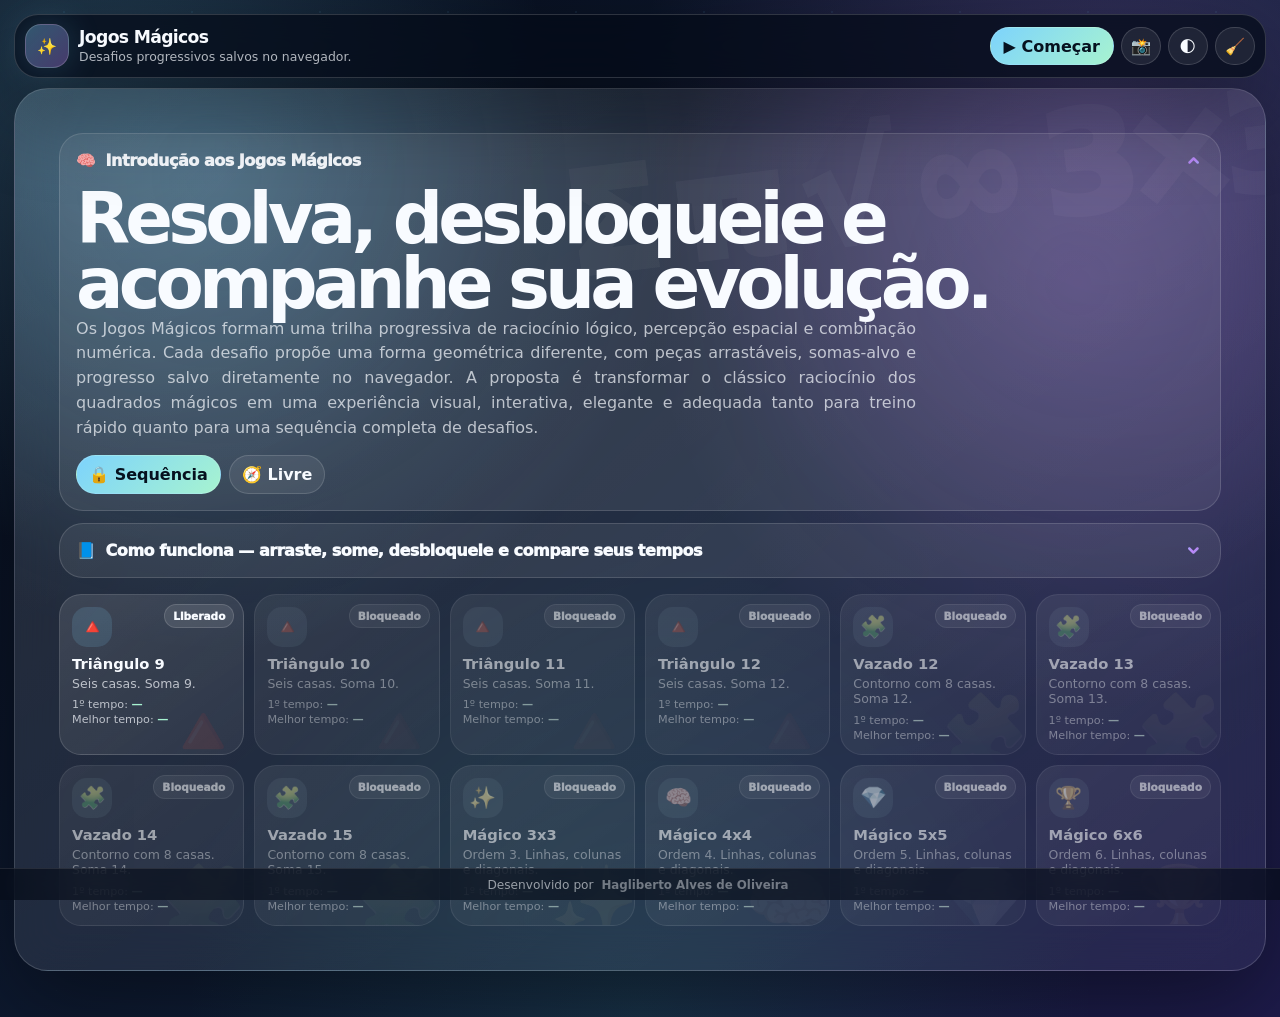
==== index.html @ 193b6542 "feat: adiciona jogos mágicos progressivos com desafios modulares v10 Implementa a primeira versão co" ====
<!DOCTYPE html>
<html lang="pt-BR">
<head>
  <meta charset="UTF-8" />
  <meta name="viewport" content="width=device-width, initial-scale=1.0" />
  <title>Jogos Mágicos Progressivos</title>
  <link rel="icon" type="image/svg+xml" href="./assets/favicon.svg" />
  <link rel="stylesheet" href="./assets/global.css" />
</head>
<body>
  <div class="app-shell">
    <header class="topbar">
      <div class="brand">
        <div class="logo">✨</div>
        <div>
          <h1>Jogos Mágicos</h1>
          <p>Desafios progressivos salvos no navegador.</p>
        </div>
      </div>
      <div class="nav-actions">
        <a class="primary-button" id="startButton" href="./desafios/triangulo-soma-09/">▶ Começar</a>
        <button class="icon-button" data-tip="Gerar snapshot" id="printHome">📸</button>
        <button class="icon-button" data-tip="Tema claro/escuro" id="themeToggle">🌓</button>
        <button class="icon-button" data-tip="Limpar progresso" id="resetProgress">🧹</button>
      </div>
    </header>

    <main class="home-hero">
      <section class="home-card" id="snapshotArea">
        <details class="home-expander" open>
          <summary><span>🧠</span><span>Introdução aos Jogos Mágicos</span></summary>
          <div class="expander-body">
            <h1 class="home-intro-title">Resolva, desbloqueie e acompanhe sua evolução.</h1>
            <p class="home-intro-text">
              Os Jogos Mágicos formam uma trilha progressiva de raciocínio lógico, percepção espacial e combinação numérica.
              Cada desafio propõe uma forma geométrica diferente, com peças arrastáveis, somas-alvo e progresso salvo diretamente
              no navegador. A proposta é transformar o clássico raciocínio dos quadrados mágicos em uma experiência visual,
              interativa, elegante e adequada tanto para treino rápido quanto para uma sequência completa de desafios.
            </p>
            <div class="mode-bar">
              <button class="mode-pill" data-mode="sequence">🔒 Sequência</button>
              <button class="mode-pill" data-mode="free">🧭 Livre</button>
            </div>
          </div>
        </details>

        <details class="home-expander">
          <summary><span>📘</span><span>Como funciona — arraste, some, desbloqueie e compare seus tempos</span></summary>
          <div class="expander-body">
            <div class="how-grid">
              <div class="how-item"><span>👆</span><span>Arraste os números para as casas do tabuleiro e monte as combinações.</span></div>
              <div class="how-item"><span>Σ</span><span>Complete laterais, linhas, colunas ou diagonais com a soma solicitada.</span></div>
              <div class="how-item"><span>🏅</span><span>O navegador salva primeiro tempo, melhor tempo, progresso e desafios concluídos.</span></div>
              <div class="how-item"><span>📸</span><span>Gere um snapshot em PNG para compartilhar sua evolução na tela inicial.</span></div>
            </div>
          </div>
        </details>

        <div class="challenge-grid" id="challengeGrid"></div>
      </section>
    </main>
  </div>
  <div class="toast-stack" id="toastStack"></div>
  
<div class="modal-overlay" id="confirmModal">
  <div class="modal-card">
    <div class="modal-badge"><span id="confirmIcon">❔</span></div>
    <h2 id="confirmTitle">Confirmação</h2>
    <p id="confirmMessage">Mensagem de confirmação.</p>
    <p id="confirmDetails" class="muted"></p>
    <div class="modal-actions">
      <button class="primary-button" id="confirmPrimary">Confirmar</button>
      <button class="button" id="confirmSecondary">Cancelar</button>
    </div>
  </div>
</div>

  
<div class="modal-overlay" id="previewModal">
  <div class="modal-card">
    <div class="modal-badge">👁️</div>
    <h2 id="previewTitle">Prévia</h2>
    <p class="muted">Miniatura da solução salva para este desafio.</p>
    <div id="previewBody" style="margin-top:18px"></div>
    <div class="modal-actions">
      <button class="primary-button" id="previewClose">Fechar</button>
    </div>
  </div>
</div>

  <footer class="site-footer">Desenvolvido por&nbsp;<button data-lattes="http://lattes.cnpq.br/3494278420363616" type="button">Hagliberto Alves de Oliveira</button></footer>
  <script src="./assets/challenges.js"></script>
  <script src="./assets/core/game-core.js"></script>
  <script src="./assets/core/home.js"></script>
</body>
</html>
---- assets/global.css ----
@import url("https://fonts.googleapis.com/css2?family=Material+Symbols+Rounded:opsz,wght,FILL,GRAD@20..48,400..700,0..1,-50..200");

:root{
  --bg-a:#050b18; --bg-b:#0f1c34; --bg-c:#1e1b4b;
  --text:#f8fbff; --muted:rgba(248,251,255,.70);
  --line:rgba(255,255,255,.16); --soft:rgba(255,255,255,.085);
  --accent:#7dd3fc; --accent-2:#c084fc; --accent-3:#34d399;
  --success:#34d399; --warning:#fbbf24; --danger:#fb7185;
  --shadow:0 28px 90px rgba(0,0,0,.42);
  --edge:clamp(8px,1.1vw,16px); --footer-h:32px; --radius:28px;
}

body.light-theme{
  --bg-a:#edf7ff; --bg-b:#dbeafe; --bg-c:#f5f3ff;
  --text:#102033; --muted:rgba(16,32,51,.72);
  --line:rgba(15,23,42,.14); --soft:rgba(255,255,255,.70);
  --shadow:0 24px 70px rgba(15,23,42,.16);
}

*{box-sizing:border-box}
html{scroll-behavior:smooth}
a{color:inherit;text-decoration:none}
button{font:inherit}

body{
  margin:0; min-height:100vh; padding-bottom:var(--footer-h);
  color:var(--text);
  font-family:Inter,ui-sans-serif,system-ui,-apple-system,BlinkMacSystemFont,"Segoe UI",sans-serif;
  background:
    radial-gradient(circle at 8% 10%,rgba(125,211,252,.25),transparent 30%),
    radial-gradient(circle at 86% 12%,rgba(192,132,252,.23),transparent 33%),
    radial-gradient(circle at 50% 100%,rgba(52,211,153,.12),transparent 38%),
    linear-gradient(135deg,var(--bg-a),var(--bg-b) 55%,var(--bg-c));
  overflow-x:hidden;
  transition:background .3s ease,color .3s ease;
}

body:before,body:after{
  content:""; position:fixed; inset:-20%; z-index:-4; pointer-events:none;
  background-image:
    linear-gradient(rgba(255,255,255,.035) 1px, transparent 1px),
    linear-gradient(90deg, rgba(255,255,255,.035) 1px, transparent 1px),
    radial-gradient(circle,rgba(125,211,252,.22) 1px,transparent 1px);
  background-size:78px 78px,78px 78px,128px 128px;
  opacity:.18;
}

body.light-theme:before, body.light-theme:after{opacity:.26}

body.game-body:before{
  content:attr(data-math);
  display:flex; align-items:center; justify-content:center;
  font-size:clamp(7rem,19vw,24rem); font-weight:1000; letter-spacing:-.10em;
  color:rgba(255,255,255,.04);
  background:radial-gradient(circle at center,rgba(255,255,255,.06),transparent 55%);
}
body.light-theme.game-body:before{color:rgba(15,23,42,.045)}

.material-symbols-rounded{
  font-family:"Material Symbols Rounded"; font-weight:600; font-style:normal;
  font-size:1.24rem; line-height:1; display:inline-flex;
  -webkit-font-feature-settings:"liga"; -webkit-font-smoothing:antialiased;
  font-variation-settings:"FILL" 1,"wght" 650,"GRAD" 0,"opsz" 24;
}

.icon-gradient{
  background:linear-gradient(135deg,var(--accent),var(--accent-2),var(--accent-3));
  -webkit-background-clip:text; background-clip:text; color:transparent;
  filter:drop-shadow(0 0 10px rgba(125,211,252,.18));
}

.app-shell{width:100%; min-height:calc(100vh - var(--footer-h)); padding:var(--edge)}

.topbar{
  position:sticky; top:var(--edge); z-index:80;
  display:flex; align-items:center; justify-content:space-between; gap:10px;
  padding:9px 10px; border-radius:24px; border:1px solid var(--line);
  background:rgba(5,11,24,.76); -webkit-backdrop-filter:blur(24px); backdrop-filter:blur(24px);
  box-shadow:var(--shadow);
}
body.light-theme .topbar{background:rgba(255,255,255,.70)}

.brand{min-width:220px; display:flex; align-items:center; gap:10px}
.logo,.logo-link{
  width:44px; height:44px; flex:0 0 auto; display:grid; place-items:center; border-radius:16px;
  background:linear-gradient(135deg,rgba(125,211,252,.36),rgba(192,132,252,.34));
  border:1px solid rgba(255,255,255,.18); box-shadow:0 0 34px rgba(125,211,252,.20);
  position:relative; transition:transform .2s ease;
}
.logo-link:hover{transform:translateY(-2px)}
.logo-link[data-tip]:hover:after,.icon-button[data-tip]:hover:after{
  content:attr(data-tip); position:absolute; top:calc(100% + 8px); z-index:30;
  padding:7px 10px; border-radius:999px; color:var(--text);
  background:rgba(6,13,25,.92); border:1px solid rgba(255,255,255,.14);
  -webkit-backdrop-filter:blur(12px); backdrop-filter:blur(12px); font-size:.76rem; font-weight:900;
  white-space:nowrap; box-shadow:0 12px 28px rgba(0,0,0,.25);
}
body.light-theme .logo-link[data-tip]:hover:after, body.light-theme .icon-button[data-tip]:hover:after{background:rgba(255,255,255,.95)}

.brand h1{margin:0; font-size:clamp(.96rem,1.35vw,1.28rem); line-height:1.05; letter-spacing:-.04em}
.brand p{margin:3px 0 0; color:var(--muted); font-size:.78rem}

.nav-actions,.topbar-stats{display:flex; align-items:center; justify-content:flex-end; gap:7px; flex-wrap:nowrap}
.topbar-stats{justify-content:center}
.top-stat{
  min-height:36px; display:inline-flex; align-items:center; gap:6px; padding:0 10px;
  border-radius:999px; background:rgba(255,255,255,.075); border:1px solid rgba(255,255,255,.12);
  color:var(--text); font-weight:950; font-size:.84rem; white-space:nowrap;
}
body.light-theme .top-stat{background:rgba(255,255,255,.55)}

.button,.primary-button,.icon-button{
  min-height:38px; display:inline-flex; align-items:center; justify-content:center; gap:8px;
  padding:0 13px; border-radius:999px; border:1px solid rgba(255,255,255,.15);
  background:rgba(255,255,255,.08); color:var(--text); cursor:pointer; font-weight:900;
  transition:transform .18s ease,border-color .18s ease,background .18s ease;
}
body.light-theme .button, body.light-theme .icon-button{background:rgba(255,255,255,.55)}
.primary-button{color:#06111f; background:linear-gradient(135deg,var(--accent),#a7f3d0)}
.icon-button{width:40px; padding:0; position:relative; flex:0 0 auto}
.button:hover,.primary-button:hover,.icon-button:hover{transform:translateY(-1px); border-color:rgba(125,211,252,.42)}
.icon-button[data-tip]:hover:after{right:0}

.site-footer{
  position:fixed; left:0; right:0; bottom:0; z-index:120; height:var(--footer-h);
  display:flex; align-items:center; justify-content:center; padding:0 12px;
  border-top:1px solid rgba(255,255,255,.10); background:rgba(5,11,24,.66);
  -webkit-backdrop-filter:blur(14px); backdrop-filter:blur(14px);
  color:rgba(248,251,255,.58); font-size:.76rem;
}
body.light-theme .site-footer{background:rgba(255,255,255,.72); color:rgba(16,32,51,.62)}
.site-footer button{
  border:0; background:transparent; color:inherit; font-weight:700; cursor:pointer; padding:2px 4px;
}
.site-footer button:hover{color:#a7f3d0}

.home-hero{min-height:calc(100vh - 85px - var(--footer-h)); display:grid; align-items:center; padding-top:10px}
.home-card{
  min-height:calc(100vh - 106px - var(--footer-h)); display:grid; align-content:center;
  border-radius:34px; border:1px solid var(--line);
  background:
    radial-gradient(circle at 16% 10%,rgba(125,211,252,.22),transparent 36%),
    radial-gradient(circle at 85% 22%,rgba(192,132,252,.18),transparent 34%),
    linear-gradient(145deg,rgba(255,255,255,.12),rgba(255,255,255,.052));
  -webkit-backdrop-filter:blur(22px); backdrop-filter:blur(22px); box-shadow:var(--shadow);
  padding:clamp(18px,3.6vw,44px); position:relative; overflow:hidden;
}
body.light-theme .home-card{background:rgba(255,255,255,.62)}
.home-card:before{
  content:"Σ  π  √  ∞  3×3"; position:absolute; right:-3vw; top:1vw;
  font-size:clamp(4rem,11vw,12rem); font-weight:1000; letter-spacing:-.12em;
  color:rgba(255,255,255,.035); transform:rotate(-7deg);
}
body.light-theme .home-card:before{color:rgba(15,23,42,.045)}

.intro-grid{position:relative; z-index:1; display:grid; grid-template-columns:minmax(280px,1.2fr) minmax(240px,.8fr); gap:18px; align-items:end}
.home-card h1{max-width:1080px; margin:0; font-size:clamp(2.1rem,5.5vw,5.4rem); line-height:.92; letter-spacing:-.07em}
.home-card p{max-width:840px; color:var(--muted); line-height:1.55; font-size:1rem}
.intro-panel{padding:14px; border-radius:22px; border:1px solid rgba(255,255,255,.13); background:rgba(255,255,255,.075)}
body.light-theme .intro-panel{background:rgba(255,255,255,.46)}
.intro-panel strong{display:block; margin-bottom:8px}
.intro-list{display:grid; gap:8px; margin:0; padding:0; list-style:none; color:var(--muted); font-size:.88rem; line-height:1.34}
.intro-list li{display:grid; grid-template-columns:auto 1fr; gap:8px}

.mode-bar{display:flex; gap:8px; flex-wrap:wrap; margin-top:16px}
.mode-pill{
  display:inline-flex; align-items:center; gap:7px; padding:9px 12px; border-radius:999px;
  border:1px solid rgba(255,255,255,.14); background:rgba(255,255,255,.075);
  color:var(--text); font-weight:900; cursor:pointer; white-space:nowrap;
}
.mode-pill.active{color:#06111f; background:linear-gradient(135deg,var(--accent),#a7f3d0)}

.challenge-grid{
  position:relative; z-index:1; display:grid; grid-template-columns:repeat(auto-fit,minmax(176px,1fr));
  gap:10px; margin-top:18px;
}
.challenge-card{
  position:relative; min-height:142px; padding:12px; border-radius:22px; border:1px solid rgba(255,255,255,.14);
  background:linear-gradient(145deg,rgba(255,255,255,.12),rgba(255,255,255,.055));
  overflow:hidden; transition:border-color .18s ease, box-shadow .18s ease, opacity .18s ease, filter .18s ease;
}
body.light-theme .challenge-card{background:rgba(255,255,255,.52)}
.challenge-card:before{
  content:attr(data-watermark); position:absolute; right:-4px; bottom:-18px; font-size:4.4rem;
  opacity:.10; pointer-events:none;
}
.challenge-card:hover{border-color:rgba(125,211,252,.45); box-shadow:0 0 26px rgba(125,211,252,.12)}
.challenge-card.locked{filter:grayscale(.65); opacity:.58; cursor:not-allowed}
.challenge-card.completed{border-color:rgba(52,211,153,.45)}
.challenge-icon{width:40px;height:40px;display:grid;place-items:center;border-radius:15px;background:rgba(125,211,252,.14);font-size:1.35rem;margin-bottom:8px}
.challenge-card strong{display:block; margin-bottom:4px; font-size:.92rem}
.challenge-card span{display:block; color:var(--muted); line-height:1.25; font-size:.78rem}
.time-lines{display:grid; gap:2px; margin-top:7px; color:var(--muted); font-size:.70rem}
.time-lines b{color:#a7f3d0}
body.light-theme .time-lines b{color:#047857}
.card-pill{
  position:absolute; top:9px; right:9px; z-index:2; padding:5px 8px; border-radius:999px;
  font-size:.66rem; font-weight:950; background:rgba(255,255,255,.10); border:1px solid rgba(255,255,255,.14); cursor:pointer;
}
.completed .card-pill{color:#04120c; background:linear-gradient(135deg,var(--success),#a7f3d0)}
.solution-title{margin-bottom:8px;color:#a7f3d0;font-weight:1000;font-size:.74rem;text-align:center}
.mini-triangle{position:relative;width:128px;height:102px;margin:auto}
.mini-hollow,.mini-magic{display:grid;gap:4px;place-items:center;justify-content:center}
.mini-hollow{grid-template-columns:repeat(3,28px)}
.mini-magic{grid-template-columns:repeat(var(--mini-n),minmax(15px,23px))}
.mini-cell{width:23px;height:23px;display:grid;place-items:center;border-radius:8px;background:rgba(125,211,252,.18);border:1px solid rgba(255,255,255,.12);font-size:.66rem;font-weight:950}
.mini-cell.empty{opacity:.08}.mini-triangle .mini-cell{position:absolute}.mini-triangle .p0{left:52px;top:0}.mini-triangle .p1{left:24px;top:38px}.mini-triangle .p2{right:24px;top:38px}.mini-triangle .p3{left:0;bottom:0}.mini-triangle .p4{left:52px;bottom:0}.mini-triangle .p5{right:0;bottom:0}

.game-layout{display:grid;grid-template-columns:minmax(540px,1fr) minmax(214px,252px);gap:10px;padding-top:10px;min-height:calc(100vh - 86px - var(--footer-h))}
.panel{
  position:relative; overflow:hidden; border-radius:var(--radius); border:1px solid var(--line);
  background:linear-gradient(145deg,rgba(255,255,255,.105),rgba(255,255,255,.050));
  -webkit-backdrop-filter:blur(22px); backdrop-filter:blur(22px); box-shadow:var(--shadow);
}
body.light-theme .panel{background:rgba(255,255,255,.58)}
.panel-inner{position:relative;z-index:1;padding:14px}
.game-panel{
  display:grid; place-items:center; min-height:calc(100vh - 98px - var(--footer-h)); padding:clamp(8px,1.1vw,18px);
  background:
    radial-gradient(circle at center,rgba(125,211,252,.13),transparent 50%),
    linear-gradient(145deg,rgba(255,255,255,.12),rgba(255,255,255,.045));
}
.game-focus{width:min(100%,990px);display:grid;place-items:center;gap:10px;animation:pageIn .28s ease both}
@keyframes pageIn{from{opacity:0;transform:translateY(10px)}to{opacity:1;transform:translateY(0)}}
.challenge-intro{
  width:min(100%,760px);display:grid;grid-template-columns:auto 1fr;gap:4px 10px;align-items:center;
  padding:10px 12px;border-radius:20px;border:1px solid rgba(255,255,255,.14);background:rgba(255,255,255,.075);margin-bottom:2px;
}
.challenge-intro .emoji{grid-row:1/span 2;font-size:1.45rem}.challenge-intro strong{letter-spacing:-.03em}.challenge-intro p{margin:0;color:var(--muted);font-size:.81rem;line-height:1.32}
.panel h3{margin:0;font-size:1rem}.muted{color:var(--muted);line-height:1.45}.compact-text{font-size:.83rem}
.progress-ring{width:40px;height:40px;display:grid;place-items:center;border-radius:999px;border:1px solid rgba(255,255,255,.16);background:conic-gradient(var(--accent) calc(var(--progress,0)*1%),rgba(255,255,255,.10) 0),rgba(255,255,255,.08)}
.progress-ring span{width:29px;height:29px;display:grid;place-items:center;border-radius:inherit;background:rgba(7,15,31,.88);font-size:.60rem;font-weight:1000}
body.light-theme .progress-ring span{background:rgba(255,255,255,.82)}
.number-bank{display:grid;grid-template-columns:repeat(auto-fit,minmax(42px,1fr));gap:7px;margin-top:10px;max-height:38vh;overflow:auto;padding-right:3px}
.tile{
  width:100%;height:100%;min-height:46px;display:grid;place-items:center;border-radius:14px;border:1px solid rgba(255,255,255,.18);
  background:linear-gradient(145deg,rgba(255,255,255,.22),rgba(255,255,255,.075));box-shadow:0 10px 22px rgba(0,0,0,.20);
  color:var(--text);font-size:clamp(1rem,2vw,1.55rem);font-weight:1000;cursor:grab;user-select:none;-webkit-user-select:none;touch-action:none;
}
.tile.dragging{position:fixed;z-index:1200;width:var(--drag-size,58px);height:var(--drag-size,58px);min-height:0;pointer-events:none;opacity:.96;transform:translate(-50%,-50%) scale(1.03);box-shadow:0 24px 58px rgba(0,0,0,.44)}
.cell{position:absolute;display:grid;place-items:stretch;border-radius:20px;border:1px dashed rgba(255,255,255,.27);background:linear-gradient(145deg,rgba(255,255,255,.085),rgba(255,255,255,.035));overflow:hidden;transition:background .16s ease,border-color .16s ease,box-shadow .16s ease}
.cell:after{content:attr(data-label);position:absolute;left:7px;top:6px;color:rgba(255,255,255,.20);font-size:.60rem;font-weight:950;pointer-events:none}
body.light-theme .cell:after{color:rgba(15,23,42,.32)}
.cell.over{border-color:var(--accent);background:rgba(125,211,252,.14);box-shadow:0 0 28px rgba(125,211,252,.24)}
.cell.ok{border-color:rgba(52,211,153,.75);background:linear-gradient(145deg,rgba(52,211,153,.23),rgba(125,211,252,.09));box-shadow:0 0 26px rgba(52,211,153,.20)}
.cell .tile{min-height:0;width:100%;height:100%;border-radius:inherit;border:0;background:radial-gradient(circle at 30% 20%,rgba(255,255,255,.32),transparent 30%),linear-gradient(145deg,rgba(125,211,252,.46),rgba(192,132,252,.28));box-shadow:inset 0 1px 0 rgba(255,255,255,.24)}
.sum-list{display:grid;gap:7px;margin-top:10px;max-height:calc(100vh - 240px);overflow:auto;padding-right:3px}
.sum-pill{min-height:32px;display:flex;align-items:center;justify-content:space-between;gap:8px;padding:0 10px;border-radius:999px;color:var(--muted);border:1px solid rgba(255,255,255,.12);background:rgba(255,255,255,.07);font-size:.76rem;font-weight:900}
.sum-pill.ok{color:#04120c;background:linear-gradient(135deg,var(--success),#a7f3d0);box-shadow:0 0 22px rgba(52,211,153,.30)}
.score-button{position:fixed;left:var(--edge);bottom:calc(var(--footer-h) + var(--edge));z-index:75;width:46px;height:46px;border-radius:17px;border:1px solid rgba(255,255,255,.16);background:rgba(6,13,25,.76);-webkit-backdrop-filter:blur(18px);backdrop-filter:blur(18px);box-shadow:0 16px 40px rgba(0,0,0,.28);cursor:pointer}
.score-drawer{position:fixed;left:var(--edge);bottom:calc(var(--footer-h) + var(--edge) + 56px);z-index:76;width:min(350px,calc(100vw - 24px));display:none;border:1px solid rgba(255,255,255,.15);border-radius:22px;background:rgba(6,13,25,.84);-webkit-backdrop-filter:blur(18px);backdrop-filter:blur(18px);box-shadow:var(--shadow);padding:12px}
body.light-theme .score-drawer{background:rgba(255,255,255,.92)}
.score-drawer.open{display:block;animation:pageIn .2s ease both}.score-list{display:grid;gap:7px;margin-top:10px;max-height:360px;overflow:auto}.score-card{display:grid;grid-template-columns:1fr auto;gap:4px 8px;padding:9px 10px;border-radius:14px;color:var(--muted);background:rgba(255,255,255,.065);border:1px solid rgba(255,255,255,.10);font-size:.79rem}.score-card.current{color:var(--text);border-color:rgba(125,211,252,.42)}.score-card strong{color:var(--text)}.score-card small{grid-column:1/-1;color:var(--muted)}
.toast-stack{position:fixed;top:84px;right:var(--edge);z-index:1400;display:grid;gap:10px;width:min(360px,calc(100vw - 28px))}.toast{position:relative;display:grid;grid-template-columns:auto 1fr;gap:11px;align-items:start;padding:13px;border-radius:20px;border:1px solid rgba(255,255,255,.18);background:rgba(6,13,25,.86);-webkit-backdrop-filter:blur(18px);backdrop-filter:blur(18px);box-shadow:var(--shadow);animation:pageIn .25s ease both}body.light-theme .toast{background:rgba(255,255,255,.92)}.toast-icon{width:34px;height:34px;display:grid;place-items:center;border-radius:13px;background:rgba(52,211,153,.16)}.toast p{margin:0;color:var(--muted);font-size:.86rem}
.modal-overlay{position:fixed;inset:0;z-index:1300;display:none;place-items:center;padding:20px;background:rgba(2,6,16,.74);-webkit-backdrop-filter:blur(15px);backdrop-filter:blur(15px)}.modal-overlay.active{display:grid;animation:pageIn .2s ease both}.modal-card{width:min(700px,100%);position:relative;overflow:hidden;text-align:center;padding:26px;border-radius:32px;border:1px solid rgba(255,255,255,.20);background:radial-gradient(circle at top left,rgba(125,211,252,.18),transparent 35%),linear-gradient(145deg,rgba(255,255,255,.17),rgba(255,255,255,.075));box-shadow:var(--shadow)}body.light-theme .modal-card{background:rgba(255,255,255,.94)}.modal-badge{width:78px;height:78px;display:grid;place-items:center;margin:0 auto 14px;border-radius:26px;background:linear-gradient(135deg,var(--success),var(--accent));font-size:2rem}.modal-card h2{margin:0;font-size:clamp(1.8rem,4.5vw,3.25rem);line-height:.98;letter-spacing:-.05em}.modal-card p{margin:12px auto 0;max-width:56ch;color:var(--muted);line-height:1.5}.time-compare{display:grid;grid-template-columns:1fr 1fr;gap:10px;margin:16px auto 0;max-width:460px}.compare-card{padding:12px;border-radius:18px;background:rgba(255,255,255,.08);border:1px solid rgba(255,255,255,.12)}.compare-card span{display:block;color:var(--muted);font-size:.75rem;font-weight:900;text-transform:uppercase}.compare-card strong{display:block;margin-top:5px;font-size:1.3rem}.modal-actions{display:flex;justify-content:center;gap:10px;margin-top:18px;flex-wrap:wrap}.confetti{position:fixed;top:-18px;width:10px;height:16px;border-radius:4px;z-index:1350;pointer-events:none;animation:confettiFall 1.8s linear forwards}@keyframes confettiFall{to{transform:translateY(110vh) rotate(760deg);opacity:0}}

@media(max-width:1040px){
  .topbar{position:relative;top:0}
  .game-layout{grid-template-columns:1fr;min-height:auto}
  .game-panel{min-height:calc(100vh - 156px - var(--footer-h));padding:8px}
  .side-panel{display:none}
  .number-bank.mobile-dock{
    position:fixed;left:var(--edge);right:var(--edge);bottom:calc(var(--footer-h) + var(--edge));z-index:100;
    display:grid;grid-auto-flow:column;grid-template-rows:repeat(2,40px);grid-auto-columns:40px;
    gap:7px;overflow-x:auto;overflow-y:hidden;max-height:none;padding:9px;border-radius:20px;border:1px solid rgba(255,255,255,.15);
    background:rgba(6,13,25,.84);-webkit-backdrop-filter:blur(18px);backdrop-filter:blur(18px);box-shadow:0 18px 48px rgba(0,0,0,.30);
    touch-action:pan-x;
  }
  body.light-theme .number-bank.mobile-dock{background:rgba(255,255,255,.92)}
  .number-bank.mobile-dock .tile{width:40px;min-width:40px;height:40px;min-height:40px;border-radius:13px;font-size:1rem}
  body.game-body{padding-bottom:calc(var(--footer-h) + 104px)}
}

@media(max-width:720px){
  .topbar{align-items:stretch;flex-direction:column;gap:8px}
  .brand{min-width:0}.nav-actions,.topbar-stats{justify-content:flex-start}
  .brand h1{font-size:1rem}.brand p{font-size:.73rem}
  .home-card{padding:16px;border-radius:28px}
  .home-card h1{font-size:clamp(2rem,11vw,3.6rem)}
  .intro-grid{grid-template-columns:1fr;gap:12px}.intro-panel{padding:12px}
  .challenge-grid{grid-template-columns:1fr}.challenge-card{min-height:134px}
  .game-panel{min-height:calc(100vh - 210px - var(--footer-h))}
  .challenge-intro{padding:9px}.challenge-intro p{font-size:.74rem}
  .top-stat{min-height:32px;font-size:.76rem;padding:0 9px}
  .time-compare{grid-template-columns:1fr}
  .score-button{left:auto;right:var(--edge);bottom:calc(var(--footer-h) + 92px)}
  .score-drawer{left:auto;right:var(--edge);bottom:calc(var(--footer-h) + 146px)}
}



/* =========================
   V5 refinements
   ========================= */

:root{
  --topbar-h: 66px;
}

body.light-theme{
  --bg-a:#dff4ff;
  --bg-b:#edf5ff;
  --bg-c:#f7f3ff;
  --text:#0f172a;
  --muted:rgba(15,23,42,.76);
  --line:rgba(15,23,42,.18);
  --soft:rgba(255,255,255,.76);
}

body.light-theme .game-panel,
body.light-theme .home-card,
body.light-theme .panel{
  background:
    radial-gradient(circle at 16% 10%, rgba(14,165,233,.15), transparent 36%),
    radial-gradient(circle at 85% 22%, rgba(124,58,237,.12), transparent 34%),
    linear-gradient(145deg, rgba(255,255,255,.88), rgba(239,246,255,.78));
  color: var(--text);
}

body.light-theme .hollow-frame:after,
body.light-theme .triangle-outline:after{
  background: rgba(226, 242, 255, .92);
}

body.light-theme .magic-square-board{
  background:
    repeating-linear-gradient(0deg, rgba(15,23,42,.055) 0 1px, transparent 1px 22px),
    repeating-linear-gradient(90deg, rgba(15,23,42,.055) 0 1px, transparent 1px 22px),
    rgba(232,243,255,.72);
}

body.light-theme .cell{
  background: linear-gradient(145deg, rgba(255,255,255,.74), rgba(226,242,255,.54));
  border-color: rgba(15,23,42,.20);
}

body.light-theme .cell.over{
  background: rgba(14,165,233,.16);
  border-color: rgba(2,132,199,.65);
}

body.light-theme .cell.ok{
  background: linear-gradient(145deg, rgba(52,211,153,.28), rgba(14,165,233,.12));
  border-color: rgba(5,150,105,.72);
}

body.light-theme .cell .tile,
body.light-theme .tile{
  color:#0f172a;
  background:
    radial-gradient(circle at 30% 20%,rgba(255,255,255,.70),transparent 34%),
    linear-gradient(145deg,rgba(255,255,255,.96),rgba(191,219,254,.70));
  border-color: rgba(15,23,42,.16);
}

body.light-theme .sum-pill{
  color: rgba(15,23,42,.78);
  background: rgba(255,255,255,.68);
  border-color: rgba(15,23,42,.14);
}

body.light-theme .challenge-intro{
  background: rgba(255,255,255,.72);
  border-color: rgba(15,23,42,.16);
}

.material-symbols-rounded,
.icon-gradient.material-symbols-rounded{
  font-family:"Material Symbols Rounded", "Segoe UI Symbol", sans-serif;
}

/* Modal icon/text fix */
.modal-badge .material-symbols-rounded,
#confirmIcon.material-symbols-rounded{
  display:inline-flex;
  align-items:center;
  justify-content:center;
  font-size:2rem;
  line-height:1;
  max-width:1em;
  overflow:hidden;
}

/* Appbar score button state */
#scoreToggleTop{
  display:inline-flex;
}

/* Hide floating score button when top score exists */
body .score-button{
  display:none;
}

/* Better footer: less accidental click */
.site-footer{
  pointer-events:none;
}

.site-footer button{
  pointer-events:auto;
  opacity:.72;
  font-size:.74rem;
}

/* Mobile fixed compact appbar */
@media(max-width:1040px){
  :root{
    --topbar-h: 72px;
  }

  body.game-body{
    padding-top: calc(var(--topbar-h) + var(--edge));
    padding-bottom: calc(var(--footer-h) + 88px);
  }

  body.game-body .topbar{
    position:fixed;
    top:var(--edge);
    left:var(--edge);
    right:var(--edge);
    z-index:500;
    min-height:var(--topbar-h);
    display:grid;
    grid-template-columns:minmax(0,1fr) auto auto;
    align-items:center;
    gap:8px;
    padding:8px;
  }

  body.game-body .brand{
    min-width:0;
    overflow:hidden;
    gap:8px;
  }

  body.game-body .brand h1{
    max-width:100%;
    overflow:hidden;
    text-overflow:ellipsis;
    white-space:nowrap;
    font-size:.92rem;
  }

  body.game-body .brand p{
    max-width:100%;
    overflow:hidden;
    text-overflow:ellipsis;
    white-space:nowrap;
    font-size:.70rem;
  }

  body.game-body .logo-link{
    width:38px;
    height:38px;
    border-radius:14px;
  }

  body.game-body .topbar-stats{
    flex-wrap:nowrap;
    justify-content:flex-end;
    gap:5px;
  }

  body.game-body .top-stat{
    min-width:auto;
    min-height:34px;
    padding:0 8px;
    font-size:.74rem;
    white-space:nowrap;
  }

  body.game-body .top-stat .label-text{
    display:none;
  }

  body.game-body .progress-ring{
    width:34px;
    height:34px;
    min-width:34px;
  }

  body.game-body .progress-ring span{
    width:25px;
    height:25px;
    font-size:.52rem;
  }

  body.game-body .nav-actions{
    flex-wrap:nowrap;
    justify-content:flex-end;
    gap:5px;
  }

  body.game-body .icon-button{
    width:34px;
    min-width:34px;
    height:34px;
    min-height:34px;
    border-radius:13px;
    font-size:.92rem;
  }

  body.game-body .icon-button .material-symbols-rounded{
    font-size:1.05rem;
  }

  body.game-body .game-layout{
    padding-top:0;
    min-height:calc(100vh - var(--topbar-h) - var(--footer-h) - 104px);
  }

  body.game-body .game-panel{
    min-height:calc(100vh - var(--topbar-h) - var(--footer-h) - 112px);
  }

  /* Dock: compact, fills a row first; wraps to second row only when needed */
  .number-bank.mobile-dock{
    grid-auto-flow:row;
    grid-template-rows:none;
    grid-template-columns:repeat(auto-fit, minmax(38px, 40px));
    justify-content:center;
    align-content:center;
    gap:6px;
    padding:8px 10px;
    max-height:96px;
    overflow-x:auto;
    overflow-y:hidden;
    touch-action:pan-x;
  }

  .number-bank.mobile-dock .tile{
    width:38px;
    min-width:38px;
    height:38px;
    min-height:38px;
    border-radius:12px;
    font-size:.95rem;
  }

  .fox-helper{
    bottom:calc(var(--footer-h) + 96px);
  }

  .score-drawer{
    left:auto;
    right:var(--edge);
    bottom:calc(var(--footer-h) + 94px);
  }
}

@media(max-width:720px){
  :root{
    --topbar-h: 76px;
  }

  body.game-body .topbar{
    grid-template-columns:minmax(0,1fr) auto auto;
  }

  body.game-body .topbar-stats{
    grid-column:auto;
  }

  body.game-body .nav-actions{
    grid-column:auto;
  }

  body.game-body .top-stat{
    padding:0 7px;
  }

  body.game-body .top-stat:first-child{
    max-width:76px;
  }

  body.game-body .game-panel{
    min-height:calc(100vh - var(--topbar-h) - var(--footer-h) - 116px);
  }

  .challenge-intro{
    margin-top:0;
    padding:8px 9px;
  }

  .number-bank.mobile-dock{
    grid-template-columns:repeat(auto-fit, minmax(36px, 38px));
    max-height:92px;
    padding:7px 8px;
    gap:5px;
  }

  .number-bank.mobile-dock .tile{
    width:36px;
    min-width:36px;
    height:36px;
    min-height:36px;
    font-size:.90rem;
  }
}



/* =========================
   V6 mobile/desktop layout refinements
   ========================= */

:root{
  --topbar-h: 66px;
  --mobile-dock-h: 96px;
}

/* Cell labels more discreet */
.cell:after{
  opacity:.45;
  font-size:.52rem !important;
  font-weight:800 !important;
}

body.light-theme .cell:after{
  opacity:.42;
  color:rgba(15,23,42,.34) !important;
}

/* Desktop: remove unnecessary vertical overflow and better distribute game */
@media(min-width:1041px){
  body.game-body{
    overflow-y:auto;
  }

  body.game-body .app-shell{
    min-height:auto;
    padding-bottom:calc(var(--edge) + 2px);
  }

  body.game-body .topbar{
    position:sticky;
    top:var(--edge);
  }

  body.game-body .game-layout{
    min-height:calc(100vh - 96px - var(--footer-h));
    align-items:stretch;
  }

  body.game-body .game-panel{
    min-height:calc(100vh - 106px - var(--footer-h));
    max-height:calc(100vh - 106px - var(--footer-h));
    overflow:hidden;
  }

  body.game-body .game-focus{
    max-height:100%;
    align-content:center;
  }

  body.game-body .challenge-intro{
    width:min(760px,70%);
  }

  .hollow-square-board{
    width:min(68vh,760px,62vw) !important;
  }

  .triangle-board{
    width:min(76vh,840px,68vw) !important;
  }

  .magic-square-board{
    width:min(70vh,760px,62vw) !important;
  }

  .side-panel{
    max-height:calc(100vh - 106px - var(--footer-h));
  }

  .sum-list{
    max-height:calc(100vh - 330px);
  }
}

/* Mobile: topbar becomes two organized rows:
   first row = home + centered title, second row = stats/actions */
@media(max-width:1040px){
  :root{
    --topbar-h: 118px;
    --mobile-dock-h: 104px;
  }

  body.game-body{
    padding-top:calc(var(--topbar-h) + var(--edge));
    padding-bottom:calc(var(--footer-h) + var(--mobile-dock-h) + var(--edge));
    overflow-y:auto;
  }

  body.game-body .topbar{
    position:fixed !important;
    top:var(--edge);
    left:var(--edge);
    right:var(--edge);
    z-index:500;
    min-height:var(--topbar-h);
    display:grid !important;
    grid-template-columns:auto minmax(0,1fr);
    grid-template-areas:
      "home title"
      "stats actions";
    align-items:center;
    gap:8px;
    padding:8px 10px;
  }

  body.game-body .brand{
    display:grid;
    grid-template-columns:auto minmax(0,1fr);
    grid-template-areas:"home title";
    grid-area:home / home / title / title;
    width:100%;
    min-width:0;
    gap:8px;
    align-items:center;
  }

  body.game-body .logo-link{
    grid-area:home;
    width:38px;
    height:38px;
    border-radius:14px;
  }

  body.game-body .brand > div{
    grid-area:title;
    min-width:0;
    text-align:center;
    padding-right:38px; /* balances home icon on the left */
  }

  body.game-body .brand h1{
    max-width:100%;
    overflow:hidden;
    text-overflow:ellipsis;
    white-space:nowrap;
    font-size:.98rem;
  }

  body.game-body .brand p{
    max-width:100%;
    overflow:hidden;
    text-overflow:ellipsis;
    white-space:nowrap;
    font-size:.70rem;
  }

  body.game-body .topbar-stats{
    grid-area:stats;
    justify-content:flex-start;
    flex-wrap:nowrap;
    min-width:0;
    gap:5px;
  }

  body.game-body .nav-actions{
    grid-area:actions;
    justify-content:flex-end;
    flex-wrap:nowrap;
    gap:5px;
  }

  body.game-body .top-stat{
    min-height:32px;
    padding:0 8px;
    font-size:.72rem;
    white-space:nowrap;
  }

  body.game-body .progress-ring{
    width:32px;
    height:32px;
    min-width:32px;
  }

  body.game-body .progress-ring span{
    width:24px;
    height:24px;
    font-size:.50rem;
  }

  body.game-body .icon-button{
    width:34px;
    min-width:34px;
    height:34px;
    min-height:34px;
    border-radius:13px;
    font-size:.92rem;
  }

  body.game-body .game-layout{
    padding-top:0;
    min-height:auto;
  }

  body.game-body .game-panel{
    min-height:calc(100vh - var(--topbar-h) - var(--footer-h) - var(--mobile-dock-h) - 18px);
    max-height:none;
    overflow:visible;
    padding:8px;
  }

  body.game-body .game-focus{
    gap:8px;
    align-content:center;
  }

  .challenge-intro{
    width:100%;
    grid-template-columns:auto minmax(0,1fr);
    padding:8px 9px;
    border-radius:18px;
  }

  .challenge-intro strong{
    white-space:normal;
    line-height:1.08;
  }

  .challenge-intro p{
    display:block;
    white-space:normal;
    overflow:visible;
    font-size:.72rem;
    line-height:1.25;
  }

  .challenge-intro .emoji{
    font-size:1.25rem;
  }

  /* Mobile dock: compact, scrollable horizontally AND vertically when needed */
  .number-bank.mobile-dock{
    position:fixed;
    left:var(--edge);
    right:var(--edge);
    bottom:calc(var(--footer-h) + var(--edge));
    z-index:100;
    display:grid;
    grid-template-columns:repeat(auto-fill, minmax(34px, 36px));
    grid-auto-rows:36px;
    justify-content:center;
    align-content:start;
    gap:5px;
    max-height:var(--mobile-dock-h);
    min-height:58px;
    overflow:auto;
    padding:8px;
    border-radius:20px;
    border:1px solid rgba(255,255,255,.15);
    background:rgba(6,13,25,.84);
    -webkit-backdrop-filter:blur(18px);
    backdrop-filter:blur(18px);
    box-shadow:0 18px 48px rgba(0,0,0,.30);
    touch-action:pan-x pan-y;
    overscroll-behavior:contain;
  }

  body.light-theme .number-bank.mobile-dock{
    background:rgba(255,255,255,.92);
  }

  .number-bank.mobile-dock .tile{
    width:36px;
    min-width:36px;
    height:36px;
    min-height:36px;
    border-radius:12px;
    font-size:.9rem;
  }

  /* Fox: visible and interactive on mobile, bubble appears above dock */
  .fox-helper{
    position:fixed;
    right:calc(var(--edge) + 4px);
    bottom:calc(var(--footer-h) + var(--mobile-dock-h) + 12px);
    z-index:110;
    width:min(300px, calc(100vw - 24px));
    display:grid;
    grid-template-columns:auto minmax(0,1fr);
    pointer-events:none;
  }

  .fox-character{
    width:58px;
    height:64px;
    pointer-events:auto;
    z-index:2;
  }

  .fox-head{
    width:44px;
    height:39px;
    left:7px;
  }

  .fox-body{
    left:18px;
    top:38px;
    width:27px;
    height:25px;
  }

  .fox-tail{
    width:32px;
    height:17px;
    bottom:8px;
  }

  .fox-message{
    display:block !important;
    max-width:220px;
    align-self:end;
    padding:9px 10px;
    font-size:.75rem;
    line-height:1.25;
    pointer-events:none;
    transform-origin:bottom right;
  }

  .fox-message strong{
    margin-bottom:2px;
  }

  .score-drawer{
    left:auto;
    right:var(--edge);
    bottom:calc(var(--footer-h) + var(--mobile-dock-h) + 12px);
    max-height:calc(100vh - var(--topbar-h) - var(--footer-h) - var(--mobile-dock-h) - 40px);
    overflow:auto;
  }

  .triangle-board{
    width:min(96vw,520px) !important;
  }

  .hollow-square-board{
    width:min(96vw,520px) !important;
  }

  .magic-square-board{
    width:min(94vw,calc(100vh - var(--topbar-h) - var(--footer-h) - var(--mobile-dock-h) - 86px)) !important;
  }
}

@media(max-width:520px){
  :root{
    --topbar-h: 122px;
    --mobile-dock-h: 108px;
  }

  body.game-body .topbar{
    padding:7px;
    gap:7px;
  }

  body.game-body .brand h1{
    font-size:.94rem;
  }

  body.game-body .brand p{
    font-size:.66rem;
  }

  body.game-body .top-stat{
    padding:0 7px;
    font-size:.68rem;
  }

  body.game-body .icon-button{
    width:32px;
    min-width:32px;
    height:32px;
    min-height:32px;
  }

  .number-bank.mobile-dock{
    grid-template-columns:repeat(auto-fill, minmax(32px, 34px));
    grid-auto-rows:34px;
  }

  .number-bank.mobile-dock .tile{
    width:34px;
    min-width:34px;
    height:34px;
    min-height:34px;
    font-size:.86rem;
  }

  .fox-helper{
    right:var(--edge);
    width:min(275px, calc(100vw - 18px));
  }

  .fox-message{
    max-width:200px;
    font-size:.72rem;
  }
}



/* =========================
   V7 mobile polish and no-horizontal-scroll refinements
   ========================= */

html,
body{
  max-width:100%;
  overflow-x:hidden !important;
}

.app-shell,
.home-card,
.game-layout,
.game-panel,
.panel{
  max-width:100%;
}

/* Distinct modal personalities */
.modal-overlay[data-modal-kind="danger"] .modal-card{
  background:
    radial-gradient(circle at 20% 10%, rgba(251,113,133,.22), transparent 35%),
    linear-gradient(145deg, rgba(255,255,255,.17), rgba(127,29,29,.16));
}

.modal-overlay[data-modal-kind="pause"] .modal-card{
  background:
    radial-gradient(circle at 20% 10%, rgba(251,191,36,.22), transparent 35%),
    linear-gradient(145deg, rgba(255,255,255,.17), rgba(113,63,18,.16));
}

.modal-overlay[data-modal-kind="external"] .modal-card{
  background:
    radial-gradient(circle at 20% 10%, rgba(125,211,252,.24), transparent 35%),
    linear-gradient(145deg, rgba(255,255,255,.17), rgba(14,165,233,.12));
}

.modal-overlay[data-modal-kind="preview"] .modal-card{
  background:
    radial-gradient(circle at 20% 10%, rgba(192,132,252,.24), transparent 35%),
    linear-gradient(145deg, rgba(255,255,255,.17), rgba(88,28,135,.15));
}

.modal-overlay[data-modal-kind="success"] .modal-card{
  background:
    radial-gradient(circle at 20% 10%, rgba(52,211,153,.24), transparent 35%),
    linear-gradient(145deg, rgba(255,255,255,.17), rgba(6,95,70,.16));
}

/* Home mobile app-like typography */
@media(max-width:720px){
  body:not(.game-body) .app-shell{
    padding:8px;
  }

  body:not(.game-body) .topbar{
    position:relative;
    top:0;
    display:grid;
    grid-template-columns:minmax(0,1fr);
    gap:10px;
    padding:12px;
    border-radius:24px;
  }

  body:not(.game-body) .brand{
    min-width:0;
    width:100%;
  }

  body:not(.game-body) .brand h1{
    font-size:1.08rem;
  }

  body:not(.game-body) .brand p{
    font-size:.76rem;
  }

  body:not(.game-body) .nav-actions{
    display:grid;
    grid-template-columns:1fr repeat(3,42px);
    width:100%;
    gap:8px;
  }

  body:not(.game-body) .primary-button{
    min-width:0;
    justify-content:center;
  }

  .home-hero{
    min-height:auto;
    display:block;
    padding-top:8px;
  }

  .home-card{
    min-height:auto;
    padding:18px 16px 72px;
    border-radius:28px;
    display:block;
  }

  .home-card:before{
    font-size:4.8rem;
    right:-20px;
    top:12px;
    opacity:.55;
  }

  .intro-grid{
    display:block;
  }

  .home-card h1{
    font-size:2.45rem;
    line-height:.96;
    letter-spacing:-.055em;
    max-width:12ch;
  }

  .home-card p{
    margin-top:14px;
    font-size:.98rem;
    line-height:1.45;
    max-width:34ch;
  }

  .intro-panel{
    margin-top:14px;
    border-radius:22px;
  }

  .intro-list{
    gap:10px;
    font-size:.86rem;
  }

  .mode-bar{
    display:grid;
    grid-template-columns:1fr 1fr;
    gap:8px;
    margin-top:16px;
  }

  .mode-pill{
    width:100%;
    justify-content:center;
    padding:10px 8px;
    font-size:.82rem;
    white-space:nowrap;
  }

  .challenge-grid{
    margin-top:18px;
    gap:10px;
  }

  .challenge-card{
    min-height:128px;
  }
}

/* General small screen mode buttons remain side by side */
@media(max-width:430px){
  .mode-pill{
    font-size:.76rem;
    padding-inline:6px;
    gap:5px;
  }
}

/* Game mobile: appbar less tall, no horizontal scroll, board fits */
@media(max-width:1040px){
  :root{
    --topbar-h: 114px;
    --mobile-dock-h: 92px;
  }

  body.game-body .topbar{
    max-width:calc(100vw - (var(--edge) * 2));
    overflow:hidden;
  }

  body.game-body .brand > div{
    padding-right:0;
  }

  body.game-body .brand h1,
  body.game-body .brand p{
    text-align:center;
  }

  body.game-body .topbar-stats,
  body.game-body .nav-actions{
    min-width:0;
  }

  body.game-body .top-stat{
    min-width:0;
  }

  body.game-body .game-panel{
    min-height:calc(100vh - var(--topbar-h) - var(--footer-h) - var(--mobile-dock-h) - 10px);
    border-radius:24px;
  }

  body.game-body .game-focus{
    width:100%;
    max-width:100%;
    overflow:hidden;
  }

  .challenge-intro{
    max-width:100%;
    overflow:hidden;
  }

  .triangle-board{
    width:min(92vw, calc(100vh - var(--topbar-h) - var(--footer-h) - var(--mobile-dock-h) - 110px), 520px) !important;
    min-width:0;
  }

  .hollow-square-board{
    width:min(92vw, calc(100vh - var(--topbar-h) - var(--footer-h) - var(--mobile-dock-h) - 100px), 520px) !important;
    min-width:0;
  }

  .magic-square-board{
    width:min(92vw, calc(100vh - var(--topbar-h) - var(--footer-h) - var(--mobile-dock-h) - 112px), 520px) !important;
    min-width:0;
  }

  /* Mobile fox: only emoji button by default; bubble appears briefly when active */
  .fox-helper{
    width:auto;
    right:calc(var(--edge) + 8px);
    bottom:calc(var(--footer-h) + var(--mobile-dock-h) + 10px);
    grid-template-columns:auto;
    pointer-events:none;
  }

  .fox-character{
    width:46px;
    height:46px;
    display:grid;
    place-items:center;
    border-radius:18px;
    background:rgba(6,13,25,.78);
    border:1px solid rgba(255,255,255,.16);
    -webkit-backdrop-filter:blur(14px);
    backdrop-filter:blur(14px);
    box-shadow:0 14px 34px rgba(0,0,0,.28);
    pointer-events:auto;
  }

  body.light-theme .fox-character{
    background:rgba(255,255,255,.88);
  }

  .fox-character:before{
    content:"🦊";
    font-size:1.65rem;
  }

  .fox-head,
  .fox-body,
  .fox-tail{
    display:none !important;
  }

  .fox-message{
    display:none !important;
    position:absolute;
    right:0;
    bottom:54px;
    width:min(230px, calc(100vw - 28px));
    max-width:min(230px, calc(100vw - 28px));
    padding:10px 11px;
    border-radius:16px 16px 4px 16px;
    font-size:.76rem;
    line-height:1.25;
    background:rgba(6,13,25,.90);
    box-shadow:0 18px 42px rgba(0,0,0,.32);
  }

  body.light-theme .fox-message{
    background:rgba(255,255,255,.95);
  }

  .fox-helper.show-message .fox-message{
    display:block !important;
    animation:pageIn .18s ease both;
  }

  .number-bank.mobile-dock{
    max-width:calc(100vw - (var(--edge) * 2));
    grid-template-columns:repeat(auto-fill, minmax(32px, 34px));
    grid-auto-rows:34px;
    gap:5px;
    max-height:var(--mobile-dock-h);
    padding:7px 8px;
    justify-content:center;
  }

  .number-bank.mobile-dock .tile{
    width:34px;
    min-width:34px;
    height:34px;
    min-height:34px;
    font-size:.86rem;
  }
}

@media(max-width:520px){
  :root{
    --topbar-h: 116px;
    --mobile-dock-h: 90px;
  }

  body.game-body .topbar{
    grid-template-columns:1fr;
    grid-template-areas:
      "home"
      "stats"
      "actions";
    justify-items:stretch;
    gap:6px;
  }

  body.game-body .brand{
    grid-area:home;
  }

  body.game-body .brand > div{
    text-align:center;
  }

  body.game-body .topbar-stats{
    justify-content:center;
    width:100%;
  }

  body.game-body .nav-actions{
    justify-content:center;
    width:100%;
  }

  body.game-body .brand h1{
    font-size:.92rem;
  }

  body.game-body .brand p{
    font-size:.64rem;
  }

  body.game-body .logo-link{
    width:34px;
    height:34px;
  }

  body.game-body .top-stat{
    min-height:28px;
    padding:0 7px;
    font-size:.66rem;
  }

  body.game-body .icon-button{
    width:31px;
    min-width:31px;
    height:31px;
    min-height:31px;
    border-radius:12px;
  }

  .challenge-intro{
    padding:7px 8px;
  }

  .challenge-intro p{
    font-size:.69rem;
  }

  .triangle-board{
    width:min(90vw, calc(100vh - var(--topbar-h) - var(--footer-h) - var(--mobile-dock-h) - 112px), 500px) !important;
  }

  .hollow-square-board{
    width:min(90vw, calc(100vh - var(--topbar-h) - var(--footer-h) - var(--mobile-dock-h) - 106px), 500px) !important;
  }

  .magic-square-board{
    width:min(90vw, calc(100vh - var(--topbar-h) - var(--footer-h) - var(--mobile-dock-h) - 118px), 500px) !important;
  }
}



/* =========================
   V8 refinements
   ========================= */

/* Timer pill is now an action */
body.game-body .top-stat:first-child{
  cursor:pointer;
  transition:transform .18s ease, border-color .18s ease, background .18s ease;
}

body.game-body .top-stat:first-child:hover{
  transform:translateY(-1px);
  border-color:rgba(125,211,252,.48);
}

body.game-body.paused .top-stat:first-child{
  background:linear-gradient(135deg, rgba(251,191,36,.24), rgba(251,113,133,.16));
  border-color:rgba(251,191,36,.55);
}

/* Light mode: stronger board contrast */
body.light-theme .triangle-outline{
  opacity:.92;
  background:
    linear-gradient(135deg, rgba(14,116,144,.34), rgba(124,58,237,.20)),
    repeating-linear-gradient(45deg, rgba(15,23,42,.12) 0 1px, transparent 1px 18px) !important;
}

body.light-theme .triangle-outline:after{
  background:rgba(239,248,255,.78) !important;
}

body.light-theme .hollow-frame{
  opacity:.92;
  background:
    linear-gradient(135deg, rgba(14,116,144,.22), rgba(124,58,237,.18)),
    repeating-linear-gradient(0deg, rgba(15,23,42,.075) 0 1px, transparent 1px 26px),
    repeating-linear-gradient(90deg, rgba(15,23,42,.070) 0 1px, transparent 1px 26px) !important;
}

body.light-theme .hollow-frame:after{
  background:rgba(214,231,245,.92) !important;
}

body.light-theme .magic-square-board{
  background:
    repeating-linear-gradient(0deg, rgba(15,23,42,.08) 0 1px, transparent 1px 22px),
    repeating-linear-gradient(90deg, rgba(15,23,42,.08) 0 1px, transparent 1px 22px),
    rgba(223,239,252,.86) !important;
}

body.light-theme .cell{
  background:linear-gradient(145deg, rgba(255,255,255,.92), rgba(209,229,246,.72)) !important;
  border-color:rgba(15,23,42,.28) !important;
  box-shadow:inset 0 0 0 1px rgba(255,255,255,.46);
}

body.light-theme .cell:after{
  color:rgba(15,23,42,.48) !important;
  opacity:.55 !important;
}

body.light-theme .game-panel{
  background:
    radial-gradient(circle at center,rgba(14,165,233,.18),transparent 50%),
    radial-gradient(circle at 70% 20%,rgba(124,58,237,.13),transparent 38%),
    linear-gradient(145deg,rgba(255,255,255,.92),rgba(225,239,252,.82)) !important;
}

/* Mobile appbar: keep icons and stats in the same row */
@media(max-width:1040px){
  body.game-body .topbar{
    grid-template-columns:minmax(0,1fr) auto !important;
    grid-template-areas:
      "home home"
      "stats actions" !important;
    align-items:center;
  }

  body.game-body .brand{
    grid-area:home !important;
    width:100%;
  }

  body.game-body .brand > div{
    text-align:center;
    padding-right:38px;
  }

  body.game-body .topbar-stats{
    grid-area:stats !important;
    justify-content:flex-end !important;
    width:auto;
  }

  body.game-body .nav-actions{
    grid-area:actions !important;
    justify-content:flex-start !important;
    width:auto;
  }

  body.game-body .top-stat{
    flex:0 0 auto;
  }

  .number-bank.mobile-dock{
    justify-content:center !important;
    justify-items:center;
  }

  /* Fox loose on left, bubble opens to the right */
  .fox-helper{
    left:calc(var(--edge) + 6px) !important;
    right:auto !important;
    bottom:calc(var(--footer-h) + var(--mobile-dock-h) + 10px) !important;
    width:auto !important;
    display:grid !important;
    grid-template-columns:auto auto !important;
    align-items:end !important;
    gap:8px !important;
    pointer-events:none;
  }

  .fox-character{
    width:42px !important;
    height:42px !important;
    background:transparent !important;
    border:0 !important;
    box-shadow:none !important;
    -webkit-backdrop-filter:none !important;
    backdrop-filter:none !important;
    border-radius:0 !important;
    pointer-events:auto !important;
    filter:drop-shadow(0 10px 18px rgba(0,0,0,.28));
  }

  .fox-character:before{
    content:"🦊";
    font-size:2.05rem !important;
  }

  .fox-message{
    position:static !important;
    display:none !important;
    width:min(230px, calc(100vw - 78px)) !important;
    max-width:min(230px, calc(100vw - 78px)) !important;
    align-self:end;
    padding:9px 10px !important;
    border-radius:16px 16px 16px 4px !important;
    font-size:.74rem !important;
    line-height:1.25 !important;
    pointer-events:none;
  }

  .fox-helper.show-message .fox-message{
    display:block !important;
  }
}

@media(max-width:520px){
  body.game-body .topbar{
    grid-template-columns:minmax(0,1fr) auto !important;
    grid-template-areas:
      "home home"
      "stats actions" !important;
    gap:6px !important;
  }

  body.game-body .brand > div{
    padding-right:34px;
  }

  body.game-body .topbar-stats{
    justify-content:flex-end !important;
    gap:4px !important;
  }

  body.game-body .nav-actions{
    justify-content:flex-start !important;
    gap:4px !important;
  }

  body.game-body .top-stat{
    padding:0 6px !important;
    font-size:.64rem !important;
  }

  body.game-body .icon-button{
    width:30px !important;
    min-width:30px !important;
    height:30px !important;
    min-height:30px !important;
  }

  .fox-message{
    width:min(218px, calc(100vw - 72px)) !important;
    max-width:min(218px, calc(100vw - 72px)) !important;
  }
}



/* =========================
   V9 compact appbar, single pause toast, better tile spacing
   ========================= */

/* One toast stack item feels cleaner on mobile */
.toast-stack{
  pointer-events:none;
}

body.game-body .toast-stack .toast:not(:last-child){
  display:none;
}

/* Appbar: less empty height, better distribution */
@media(max-width:1040px){
  :root{
    --topbar-h: 96px;
    --mobile-dock-h: 86px;
  }

  body.game-body{
    padding-top:calc(var(--topbar-h) + var(--edge));
  }

  body.game-body .topbar{
    min-height:var(--topbar-h) !important;
    grid-template-columns:auto minmax(0,1fr) auto !important;
    grid-template-areas:
      "home title title"
      "stats stats actions" !important;
    padding:7px 9px !important;
    gap:6px !important;
    border-radius:22px !important;
  }

  body.game-body .brand{
    display:contents !important;
  }

  body.game-body .logo-link{
    grid-area:home !important;
    width:36px !important;
    height:36px !important;
    border-radius:14px !important;
  }

  body.game-body .brand > div{
    grid-area:title !important;
    min-width:0;
    padding-right:0 !important;
    text-align:center !important;
    align-self:center;
  }

  body.game-body .brand h1{
    font-size:.94rem !important;
    line-height:1.04 !important;
  }

  body.game-body .brand p{
    font-size:.66rem !important;
    line-height:1.05 !important;
  }

  body.game-body .topbar-stats{
    grid-area:stats !important;
    display:flex !important;
    justify-content:flex-start !important;
    align-items:center !important;
    gap:5px !important;
    min-width:0;
  }

  body.game-body .nav-actions{
    grid-area:actions !important;
    display:flex !important;
    justify-content:flex-end !important;
    align-items:center !important;
    gap:5px !important;
    min-width:0;
  }

  body.game-body .top-stat{
    min-height:30px !important;
    padding:0 8px !important;
    font-size:.68rem !important;
    border-radius:999px !important;
  }

  body.game-body .progress-ring{
    width:30px !important;
    height:30px !important;
    min-width:30px !important;
  }

  body.game-body .progress-ring span{
    width:22px !important;
    height:22px !important;
    font-size:.48rem !important;
  }

  body.game-body .icon-button{
    width:31px !important;
    min-width:31px !important;
    height:31px !important;
    min-height:31px !important;
    border-radius:12px !important;
  }

  body.game-body .game-panel{
    min-height:calc(100vh - var(--topbar-h) - var(--footer-h) - var(--mobile-dock-h) - 10px) !important;
  }

  .number-bank.mobile-dock{
    min-height:54px !important;
    max-height:var(--mobile-dock-h) !important;
    display:grid !important;
    grid-template-columns:repeat(auto-fit, minmax(34px, 38px)) !important;
    justify-content:space-evenly !important;
    justify-items:center !important;
    align-content:center !important;
    gap:6px !important;
    padding:7px 9px !important;
  }

  .number-bank.mobile-dock .tile{
    width:36px !important;
    min-width:36px !important;
    height:36px !important;
    min-height:36px !important;
    font-size:.92rem !important;
  }
}

@media(max-width:520px){
  :root{
    --topbar-h: 98px;
    --mobile-dock-h: 86px;
  }

  body.game-body .topbar{
    grid-template-columns:auto minmax(0,1fr) auto !important;
    grid-template-areas:
      "home title title"
      "stats stats actions" !important;
    gap:5px !important;
    padding:7px !important;
  }

  body.game-body .brand h1{
    font-size:.88rem !important;
  }

  body.game-body .brand p{
    font-size:.61rem !important;
  }

  body.game-body .topbar-stats{
    gap:4px !important;
  }

  body.game-body .nav-actions{
    gap:4px !important;
  }

  body.game-body .top-stat{
    padding:0 6px !important;
    font-size:.62rem !important;
  }

  body.game-body .icon-button{
    width:29px !important;
    min-width:29px !important;
    height:29px !important;
    min-height:29px !important;
  }

  .number-bank.mobile-dock{
    grid-template-columns:repeat(auto-fit, minmax(32px, 36px)) !important;
    justify-content:space-evenly !important;
    gap:5px !important;
  }

  .number-bank.mobile-dock .tile{
    width:34px !important;
    min-width:34px !important;
    height:34px !important;
    min-height:34px !important;
    font-size:.88rem !important;
  }
}

/* Placed numbers: larger, with breathing room inside cells */
.cell{
  padding:clamp(4px, .7vw, 8px);
}

.cell .tile{
  width:100% !important;
  height:100% !important;
  border-radius:calc(inherit - 4px);
  font-size:clamp(1.15rem, 2.4vw, 2rem) !important;
  transform:none !important;
}

.magic-square-board.size-5 .cell,
.magic-square-board.size-6 .cell{
  padding:clamp(2px, .45vw, 5px);
}

.magic-square-board.size-5 .cell .tile,
.magic-square-board.size-6 .cell .tile{
  font-size:clamp(.92rem, 1.75vw, 1.38rem) !important;
}

/* Keep bank numbers compact */
.number-bank:not(.mobile-dock) > .tile{
  font-size:clamp(1.1rem, 2vw, 1.65rem) !important;
}

/* Pause state visual without repeated notifications */
body.game-body.paused .game-panel{
  box-shadow:inset 0 0 0 2px rgba(251,191,36,.18), var(--shadow);
}

body.game-body.paused .top-stat:first-child::after{
  content:"⏸";
  margin-left:4px;
}



/* =========================
   V10 home expanders and mobile two-column cards
   ========================= */

.home-expander{
  position:relative;
  z-index:2;
  border:1px solid rgba(255,255,255,.14);
  background:rgba(255,255,255,.075);
  border-radius:24px;
  overflow:hidden;
  margin-top:12px;
}

body.light-theme .home-expander{
  background:rgba(255,255,255,.58);
  border-color:rgba(15,23,42,.13);
}

.home-expander:first-child{
  margin-top:0;
}

.home-expander summary{
  list-style:none;
  cursor:pointer;
  display:grid;
  grid-template-columns:auto 1fr auto;
  align-items:center;
  gap:10px;
  padding:14px 16px;
  font-weight:1000;
  letter-spacing:-.03em;
  color:var(--text);
}

.home-expander summary::-webkit-details-marker{
  display:none;
}

.home-expander summary:after{
  content:"expand_more";
  font-family:"Material Symbols Rounded";
  font-size:1.3rem;
  background:linear-gradient(135deg,var(--accent),var(--accent-2),var(--accent-3));
  -webkit-background-clip:text;
  background-clip:text;
  color:transparent;
  transition:transform .18s ease;
}

.home-expander[open] summary:after{
  transform:rotate(180deg);
}

.home-expander .expander-body{
  padding:0 16px 16px;
}

.home-expander .expander-body p{
  margin:0;
  text-align:justify;
  text-justify:inter-word;
  hyphens:auto;
}

.home-expander .home-card h1{
  margin:0;
}

.home-intro-title{
  margin:0;
  font-size:clamp(1.45rem,3.8vw,3.6rem);
  line-height:1;
  letter-spacing:-.055em;
}

.home-intro-text{
  max-width:980px;
  color:var(--muted);
  line-height:1.62;
  font-size:clamp(.92rem,1vw,1.02rem);
}

.how-grid{
  display:grid;
  grid-template-columns:repeat(2,minmax(0,1fr));
  gap:10px;
  margin-top:10px;
}

.how-item{
  display:grid;
  grid-template-columns:auto 1fr;
  gap:8px;
  align-items:start;
  padding:10px;
  border-radius:16px;
  background:rgba(255,255,255,.065);
  border:1px solid rgba(255,255,255,.10);
  color:var(--muted);
  font-size:.88rem;
  line-height:1.38;
}

body.light-theme .how-item{
  background:rgba(255,255,255,.50);
  border-color:rgba(15,23,42,.10);
}

.home-expander .mode-bar{
  margin-top:14px;
}

.home-expander + .challenge-grid{
  margin-top:16px;
}

/* make old intro panel harmless if any remnants exist */
.intro-panel{
  display:none;
}

@media(max-width:720px){
  .home-expander{
    border-radius:22px;
    margin-top:10px;
  }

  .home-expander summary{
    padding:12px 13px;
    gap:8px;
    font-size:.93rem;
  }

  .home-expander .expander-body{
    padding:0 13px 13px;
  }

  .home-intro-title{
    font-size:1.85rem !important;
    max-width:100% !important;
    letter-spacing:-.045em;
    line-height:1.02;
  }

  .home-intro-text{
    font-size:.88rem !important;
    line-height:1.52 !important;
    max-width:100% !important;
    text-align:justify;
  }

  .how-grid{
    grid-template-columns:1fr;
    gap:8px;
  }

  .how-item{
    font-size:.80rem;
    padding:9px;
  }

  .challenge-grid{
    grid-template-columns:repeat(2,minmax(0,1fr)) !important;
    gap:8px !important;
  }

  .challenge-card{
    min-height:150px !important;
    padding:10px !important;
    border-radius:20px !important;
  }

  .challenge-card:before{
    font-size:3.2rem !important;
    right:-2px !important;
    bottom:-12px !important;
  }

  .challenge-icon{
    width:36px !important;
    height:36px !important;
    border-radius:14px !important;
    font-size:1.15rem !important;
    margin-bottom:7px !important;
  }

  .challenge-card strong{
    font-size:.82rem !important;
    margin-bottom:3px !important;
  }

  .challenge-card span{
    font-size:.69rem !important;
    line-height:1.22 !important;
  }

  .time-lines{
    font-size:.63rem !important;
    margin-top:6px !important;
  }

  .card-pill{
    top:8px !important;
    right:8px !important;
    font-size:.58rem !important;
    padding:4px 7px !important;
  }
}

@media(max-width:360px){
  .challenge-grid{
    grid-template-columns:1fr !important;
  }
}
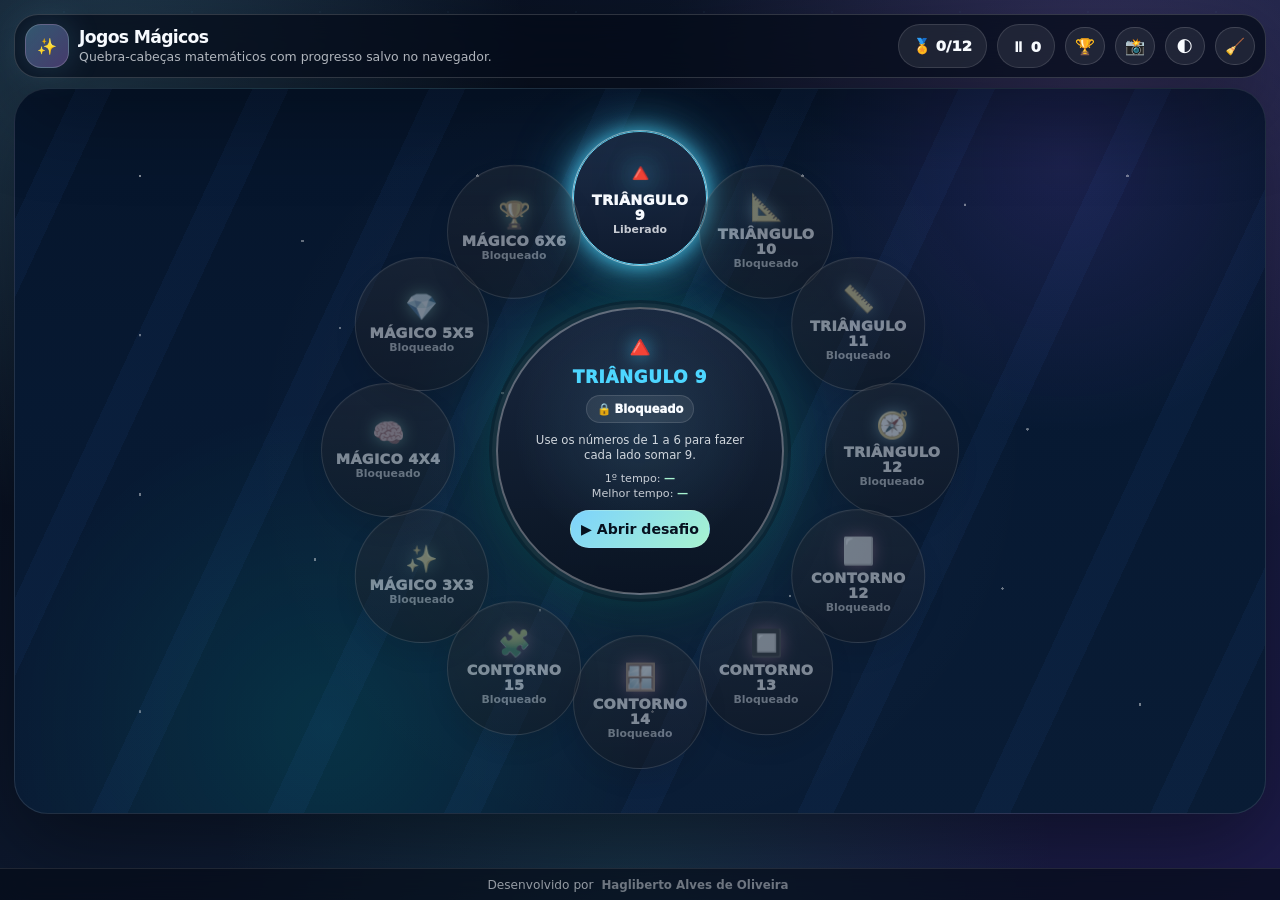
==== commit 7ce84173: "feat: refina menu radial e experiência visual dos jogos mágicos v19 Implementa a versão v19 dos Jogo" ====
--- a/index.html
+++ b/index.html
@@ -7,86 +7,88 @@
   <link rel="icon" type="image/svg+xml" href="./assets/favicon.svg" />
   <link rel="stylesheet" href="./assets/global.css" />
 </head>
-<body>
-  <div class="app-shell">
-    <header class="topbar">
+<body class="radial-home-page">
+  <div class="app-shell radial-shell-page">
+    <header class="topbar radial-topbar">
       <div class="brand">
         <div class="logo">✨</div>
         <div>
           <h1>Jogos Mágicos</h1>
-          <p>Desafios progressivos salvos no navegador.</p>
+          <p>Quebra-cabeças matemáticos com progresso salvo no navegador.</p>
         </div>
       </div>
-      <div class="nav-actions">
-        <a class="primary-button" id="startButton" href="./desafios/triangulo-soma-09/">▶ Começar</a>
+      <div class="nav-actions appbar-extended-actions">
+        <span class="header-pill" id="appCompletedPill">🏅 0/12</span>
+        <span class="header-pill compact" id="appPausedPill">⏸ 0</span>
+        <button class="icon-button" data-tip="Ver placar" id="scoreButton">🏆</button>
         <button class="icon-button" data-tip="Gerar snapshot" id="printHome">📸</button>
         <button class="icon-button" data-tip="Tema claro/escuro" id="themeToggle">🌓</button>
         <button class="icon-button" data-tip="Limpar progresso" id="resetProgress">🧹</button>
       </div>
     </header>
 
-    <main class="home-hero">
-      <section class="home-card" id="snapshotArea">
-        <details class="home-expander" open>
-          <summary><span>🧠</span><span>Introdução aos Jogos Mágicos</span></summary>
-          <div class="expander-body">
-            <h1 class="home-intro-title">Resolva, desbloqueie e acompanhe sua evolução.</h1>
-            <p class="home-intro-text">
-              Os Jogos Mágicos formam uma trilha progressiva de raciocínio lógico, percepção espacial e combinação numérica.
-              Cada desafio propõe uma forma geométrica diferente, com peças arrastáveis, somas-alvo e progresso salvo diretamente
-              no navegador. A proposta é transformar o clássico raciocínio dos quadrados mágicos em uma experiência visual,
-              interativa, elegante e adequada tanto para treino rápido quanto para uma sequência completa de desafios.
-            </p>
-            <div class="mode-bar">
-              <button class="mode-pill" data-mode="sequence">🔒 Sequência</button>
-              <button class="mode-pill" data-mode="free">🧭 Livre</button>
-            </div>
-          </div>
-        </details>
-
-        <details class="home-expander">
-          <summary><span>📘</span><span>Como funciona — arraste, some, desbloqueie e compare seus tempos</span></summary>
-          <div class="expander-body">
-            <div class="how-grid">
-              <div class="how-item"><span>👆</span><span>Arraste os números para as casas do tabuleiro e monte as combinações.</span></div>
-              <div class="how-item"><span>Σ</span><span>Complete laterais, linhas, colunas ou diagonais com a soma solicitada.</span></div>
-              <div class="how-item"><span>🏅</span><span>O navegador salva primeiro tempo, melhor tempo, progresso e desafios concluídos.</span></div>
-              <div class="how-item"><span>📸</span><span>Gere um snapshot em PNG para compartilhar sua evolução na tela inicial.</span></div>
-            </div>
-          </div>
-        </details>
-
-        <div class="challenge-grid" id="challengeGrid"></div>
+    <main class="radial-home">
+      <section class="radial-stage-panel">
+        <div class="radial-stage" id="radialStage">
+          <div class="radial-stars" aria-hidden="true"></div>
+          <div class="orbital-ring" id="orbitalRing"></div>
+          <article class="hub-card" id="hubCard"></article>
+        </div>
       </section>
     </main>
   </div>
+
   <div class="toast-stack" id="toastStack"></div>
-  
-<div class="modal-overlay" id="confirmModal">
-  <div class="modal-card">
-    <div class="modal-badge"><span id="confirmIcon">❔</span></div>
-    <h2 id="confirmTitle">Confirmação</h2>
-    <p id="confirmMessage">Mensagem de confirmação.</p>
-    <p id="confirmDetails" class="muted"></p>
-    <div class="modal-actions">
-      <button class="primary-button" id="confirmPrimary">Confirmar</button>
-      <button class="button" id="confirmSecondary">Cancelar</button>
+
+  <div class="modal-overlay" id="confirmModal">
+    <div class="modal-card">
+      <div class="modal-badge"><span id="confirmIcon">❔</span></div>
+      <h2 id="confirmTitle">Confirmação</h2>
+      <p id="confirmMessage">Mensagem de confirmação.</p>
+      <p id="confirmDetails" class="muted"></p>
+      <div class="modal-actions">
+        <button class="primary-button" id="confirmPrimary">Confirmar</button>
+        <button class="button" id="confirmSecondary">Cancelar</button>
+      </div>
     </div>
   </div>
-</div>
+
+  <div class="modal-overlay" id="previewModal">
+    <div class="modal-card">
+      <div class="modal-badge">👁️</div>
+      <h2 id="previewTitle">Solução</h2>
+      <p class="muted">Miniatura da solução salva para este desafio.</p>
+      <div id="previewBody" style="margin-top:18px"></div>
+      <div class="modal-actions">
+        <button class="primary-button" id="previewClose">Fechar</button>
+      </div>
+    </div>
+  </div>
 
   
-<div class="modal-overlay" id="previewModal">
-  <div class="modal-card">
-    <div class="modal-badge">👁️</div>
-    <h2 id="previewTitle">Prévia</h2>
-    <p class="muted">Miniatura da solução salva para este desafio.</p>
-    <div id="previewBody" style="margin-top:18px"></div>
-    <div class="modal-actions">
-      <button class="primary-button" id="previewClose">Fechar</button>
+  <div class="modal-overlay" id="challengeInfoModal">
+    <div class="modal-card challenge-info-modal-card">
+      <div class="modal-badge" id="challengeInfoIcon">🧩</div>
+      <h2 id="challengeInfoTitle">Desafio</h2>
+      <p id="challengeInfoSubtitle" class="muted">Informações do desafio.</p>
+      <div id="challengeInfoBody" class="challenge-info-body"></div>
+      <div class="modal-actions" id="challengeInfoActions"></div>
     </div>
   </div>
-</div>
+
+  
+  <div class="modal-overlay" id="scoreModal">
+    <div class="modal-card score-modal-card">
+      <div class="modal-badge">🏆</div>
+      <h2>Placar local</h2>
+      <p class="muted">Resumo dos desafios concluídos, tempos e partidas pausadas salvos neste navegador.</p>
+      <div class="score-summary-row" id="scoreSummaryRow"></div>
+      <div class="score-list" id="scoreList"></div>
+      <div class="modal-actions">
+        <button class="primary-button" id="scoreClose">Fechar</button>
+      </div>
+    </div>
+  </div>
 
   <footer class="site-footer">Desenvolvido por&nbsp;<button data-lattes="http://lattes.cnpq.br/3494278420363616" type="button">Hagliberto Alves de Oliveira</button></footer>
   <script src="./assets/challenges.js"></script>
--- a/assets/global.css
+++ b/assets/global.css
@@ -2054,3 +2054,1927 @@
     grid-template-columns:1fr !important;
   }
 }
+
+
+
+/* =========================
+   V11 Orbit-like modular menu
+   ========================= */
+
+body.orbit-home{
+  overflow-x:hidden;
+}
+
+.orbit-home .app-shell{
+  padding-bottom:calc(var(--footer-h) + 10px);
+}
+
+.orbit-home .topbar{
+  position:sticky;
+  top:var(--edge);
+  z-index:90;
+}
+
+.orbit-layout{
+  display:grid;
+  grid-template-columns:minmax(220px,260px) minmax(0,1fr);
+  gap:12px;
+  padding-top:12px;
+  min-height:calc(100vh - 96px - var(--footer-h));
+}
+
+.orbit-sidebar{
+  position:sticky;
+  top:calc(var(--edge) + 78px);
+  align-self:start;
+  border:1px solid var(--line);
+  border-radius:28px;
+  background:linear-gradient(145deg,rgba(255,255,255,.105),rgba(255,255,255,.05));
+  -webkit-backdrop-filter:blur(22px);
+  backdrop-filter:blur(22px);
+  box-shadow:var(--shadow);
+  overflow:hidden;
+}
+
+body.light-theme .orbit-sidebar{
+  background:rgba(255,255,255,.72);
+}
+
+.orbit-side-head{
+  padding:16px;
+  border-bottom:1px solid rgba(255,255,255,.10);
+}
+
+body.light-theme .orbit-side-head{
+  border-bottom-color:rgba(15,23,42,.10);
+}
+
+.orbit-side-head strong{
+  display:block;
+  font-size:1rem;
+  letter-spacing:-.035em;
+}
+
+.orbit-side-head span{
+  display:block;
+  margin-top:4px;
+  color:var(--muted);
+  font-size:.78rem;
+  line-height:1.35;
+}
+
+.orbit-nav{
+  display:grid;
+  gap:6px;
+  padding:10px;
+}
+
+.orbit-nav button,
+.orbit-mobile-nav button{
+  border:1px solid rgba(255,255,255,.12);
+  background:rgba(255,255,255,.07);
+  color:var(--text);
+  cursor:pointer;
+  font-weight:950;
+  transition:background .18s ease,border-color .18s ease,transform .18s ease;
+}
+
+body.light-theme .orbit-nav button,
+body.light-theme .orbit-mobile-nav button{
+  background:rgba(255,255,255,.58);
+  border-color:rgba(15,23,42,.10);
+}
+
+.orbit-nav button{
+  min-height:44px;
+  display:grid;
+  grid-template-columns:30px 1fr auto;
+  align-items:center;
+  gap:8px;
+  padding:0 10px;
+  border-radius:16px;
+  text-align:left;
+}
+
+.orbit-nav button:hover,
+.orbit-nav button.active,
+.orbit-mobile-nav button.active{
+  border-color:rgba(125,211,252,.45);
+  background:linear-gradient(135deg,rgba(125,211,252,.18),rgba(192,132,252,.12));
+}
+
+.orbit-nav button .count{
+  min-width:24px;
+  height:24px;
+  display:grid;
+  place-items:center;
+  border-radius:999px;
+  background:rgba(255,255,255,.12);
+  color:var(--muted);
+  font-size:.70rem;
+}
+
+.orbit-content{
+  min-width:0;
+  display:grid;
+  gap:12px;
+}
+
+.orbit-hero{
+  position:relative;
+  overflow:hidden;
+  border:1px solid var(--line);
+  border-radius:34px;
+  background:
+    radial-gradient(circle at 18% 20%,rgba(125,211,252,.23),transparent 34%),
+    radial-gradient(circle at 86% 10%,rgba(192,132,252,.18),transparent 32%),
+    linear-gradient(145deg,rgba(255,255,255,.12),rgba(255,255,255,.052));
+  -webkit-backdrop-filter:blur(22px);
+  backdrop-filter:blur(22px);
+  box-shadow:var(--shadow);
+  padding:clamp(18px,3.2vw,42px);
+}
+
+body.light-theme .orbit-hero{
+  background:
+    radial-gradient(circle at 18% 20%,rgba(14,165,233,.16),transparent 34%),
+    radial-gradient(circle at 86% 10%,rgba(124,58,237,.12),transparent 32%),
+    linear-gradient(145deg,rgba(255,255,255,.92),rgba(239,246,255,.78));
+}
+
+.orbit-hero:before{
+  content:"Σ  □  △  √  ∞";
+  position:absolute;
+  right:-18px;
+  top:-8px;
+  font-size:clamp(4rem,11vw,12rem);
+  font-weight:1000;
+  letter-spacing:-.12em;
+  color:rgba(255,255,255,.035);
+  transform:rotate(-7deg);
+  pointer-events:none;
+}
+
+body.light-theme .orbit-hero:before{
+  color:rgba(15,23,42,.045);
+}
+
+.orbit-hero-grid{
+  position:relative;
+  z-index:1;
+  display:grid;
+  grid-template-columns:minmax(0,1.2fr) minmax(260px,.8fr);
+  gap:18px;
+  align-items:center;
+}
+
+.orbit-kicker{
+  display:inline-flex;
+  align-items:center;
+  gap:8px;
+  width:max-content;
+  max-width:100%;
+  padding:8px 12px;
+  border-radius:999px;
+  background:rgba(255,255,255,.08);
+  border:1px solid rgba(255,255,255,.12);
+  color:var(--muted);
+  font-size:.82rem;
+  font-weight:950;
+}
+
+body.light-theme .orbit-kicker{
+  background:rgba(255,255,255,.62);
+  border-color:rgba(15,23,42,.10);
+}
+
+.orbit-hero h1{
+  margin:14px 0 0;
+  max-width:920px;
+  font-size:clamp(2.1rem,5.4vw,5rem);
+  line-height:.94;
+  letter-spacing:-.07em;
+}
+
+.orbit-hero p{
+  margin:14px 0 0;
+  max-width:780px;
+  color:var(--muted);
+  line-height:1.58;
+  font-size:1rem;
+  text-align:justify;
+  text-justify:inter-word;
+}
+
+.orbit-hero-actions{
+  display:flex;
+  flex-wrap:wrap;
+  gap:8px;
+  margin-top:18px;
+}
+
+.orbit-summary-card{
+  padding:16px;
+  border-radius:26px;
+  border:1px solid rgba(255,255,255,.13);
+  background:rgba(255,255,255,.075);
+}
+
+body.light-theme .orbit-summary-card{
+  background:rgba(255,255,255,.62);
+  border-color:rgba(15,23,42,.10);
+}
+
+.orbit-summary-card strong{
+  display:block;
+  font-size:1rem;
+  letter-spacing:-.03em;
+}
+
+.orbit-mini-stats{
+  display:grid;
+  grid-template-columns:repeat(2,minmax(0,1fr));
+  gap:8px;
+  margin-top:12px;
+}
+
+.orbit-mini-stat{
+  padding:10px;
+  border-radius:18px;
+  background:rgba(255,255,255,.07);
+  border:1px solid rgba(255,255,255,.10);
+}
+
+body.light-theme .orbit-mini-stat{
+  background:rgba(255,255,255,.54);
+  border-color:rgba(15,23,42,.10);
+}
+
+.orbit-mini-stat span{
+  display:block;
+  color:var(--muted);
+  font-size:.70rem;
+  font-weight:950;
+  text-transform:uppercase;
+}
+
+.orbit-mini-stat b{
+  display:block;
+  margin-top:4px;
+  font-size:1.25rem;
+  letter-spacing:-.04em;
+}
+
+.orbit-section{
+  display:grid;
+  gap:10px;
+}
+
+.orbit-section[hidden]{
+  display:none !important;
+}
+
+.orbit-section-header{
+  display:flex;
+  align-items:flex-end;
+  justify-content:space-between;
+  gap:12px;
+  padding:4px 2px;
+}
+
+.orbit-section-header h2{
+  margin:0;
+  font-size:clamp(1.25rem,2vw,2rem);
+  line-height:1;
+  letter-spacing:-.05em;
+}
+
+.orbit-section-header p{
+  margin:4px 0 0;
+  color:var(--muted);
+  font-size:.88rem;
+}
+
+.orbit-section-badge{
+  flex:0 0 auto;
+  display:inline-flex;
+  align-items:center;
+  gap:6px;
+  padding:8px 11px;
+  border-radius:999px;
+  background:rgba(255,255,255,.075);
+  border:1px solid rgba(255,255,255,.11);
+  color:var(--muted);
+  font-weight:950;
+  font-size:.78rem;
+}
+
+body.light-theme .orbit-section-badge{
+  background:rgba(255,255,255,.55);
+  border-color:rgba(15,23,42,.10);
+}
+
+.orbit-card-grid{
+  display:grid;
+  grid-template-columns:repeat(auto-fit,minmax(190px,1fr));
+  gap:10px;
+}
+
+.orbit-challenge-card{
+  position:relative;
+  min-height:150px;
+  padding:13px;
+  border-radius:24px;
+  border:1px solid rgba(255,255,255,.14);
+  background:
+    radial-gradient(circle at 12% 12%,rgba(125,211,252,.12),transparent 34%),
+    linear-gradient(145deg,rgba(255,255,255,.11),rgba(255,255,255,.052));
+  color:var(--text);
+  overflow:hidden;
+  transition:border-color .18s ease, box-shadow .18s ease, opacity .18s ease, filter .18s ease, transform .18s ease;
+}
+
+body.light-theme .orbit-challenge-card{
+  background:
+    radial-gradient(circle at 12% 12%,rgba(14,165,233,.12),transparent 34%),
+    linear-gradient(145deg,rgba(255,255,255,.86),rgba(239,246,255,.64));
+  border-color:rgba(15,23,42,.12);
+}
+
+.orbit-challenge-card:before{
+  content:attr(data-watermark);
+  position:absolute;
+  right:-2px;
+  bottom:-15px;
+  font-size:4.2rem;
+  opacity:.11;
+  pointer-events:none;
+}
+
+.orbit-challenge-card:hover{
+  transform:translateY(-2px);
+  border-color:rgba(125,211,252,.44);
+  box-shadow:0 18px 42px rgba(0,0,0,.16);
+}
+
+.orbit-challenge-card.locked{
+  opacity:.52;
+  filter:grayscale(.65);
+}
+
+.orbit-card-top{
+  position:relative;
+  z-index:1;
+  display:flex;
+  align-items:flex-start;
+  justify-content:space-between;
+  gap:8px;
+}
+
+.orbit-card-icon{
+  width:40px;
+  height:40px;
+  display:grid;
+  place-items:center;
+  border-radius:16px;
+  background:rgba(125,211,252,.14);
+  font-size:1.25rem;
+}
+
+.orbit-status-pill{
+  border:0;
+  padding:5px 8px;
+  border-radius:999px;
+  font-weight:950;
+  font-size:.64rem;
+  color:var(--text);
+  background:rgba(255,255,255,.10);
+  border:1px solid rgba(255,255,255,.12);
+  cursor:default;
+}
+
+.orbit-status-pill.done{
+  color:#04120c;
+  background:linear-gradient(135deg,var(--success),#a7f3d0);
+}
+
+.orbit-status-pill.preview{
+  cursor:pointer;
+}
+
+.orbit-challenge-card h3{
+  position:relative;
+  z-index:1;
+  margin:10px 0 0;
+  font-size:.98rem;
+  line-height:1.1;
+  letter-spacing:-.03em;
+}
+
+.orbit-challenge-card p{
+  position:relative;
+  z-index:1;
+  margin:6px 0 0;
+  color:var(--muted);
+  font-size:.78rem;
+  line-height:1.3;
+}
+
+.orbit-card-times{
+  position:relative;
+  z-index:1;
+  display:grid;
+  gap:2px;
+  margin-top:9px;
+  color:var(--muted);
+  font-size:.69rem;
+}
+
+.orbit-card-times b{
+  color:#a7f3d0;
+}
+
+body.light-theme .orbit-card-times b{
+  color:#047857;
+}
+
+.orbit-mobile-nav{
+  display:none;
+}
+
+.orbit-home .home-card,
+.orbit-home .home-hero,
+.orbit-home .challenge-grid{
+  display:none !important;
+}
+
+@media(max-width:1040px){
+  .orbit-layout{
+    grid-template-columns:1fr;
+  }
+
+  .orbit-sidebar{
+    display:none;
+  }
+
+  .orbit-mobile-nav{
+    position:fixed;
+    left:var(--edge);
+    right:var(--edge);
+    bottom:calc(var(--footer-h) + var(--edge));
+    z-index:110;
+    display:grid;
+    grid-template-columns:repeat(5,1fr);
+    gap:6px;
+    padding:7px;
+    border-radius:22px;
+    border:1px solid rgba(255,255,255,.15);
+    background:rgba(6,13,25,.82);
+    -webkit-backdrop-filter:blur(18px);
+    backdrop-filter:blur(18px);
+    box-shadow:0 18px 48px rgba(0,0,0,.28);
+  }
+
+  body.light-theme .orbit-mobile-nav{
+    background:rgba(255,255,255,.88);
+    border-color:rgba(15,23,42,.12);
+  }
+
+  .orbit-mobile-nav button{
+    min-height:44px;
+    display:grid;
+    place-items:center;
+    gap:2px;
+    padding:5px 2px;
+    border-radius:16px;
+    font-size:.68rem;
+  }
+
+  .orbit-mobile-nav button span{
+    display:block;
+    font-size:1.05rem;
+    line-height:1;
+  }
+
+  .orbit-home .app-shell{
+    padding-bottom:calc(var(--footer-h) + 78px);
+  }
+}
+
+@media(max-width:720px){
+  .orbit-home .app-shell{
+    padding:8px 8px calc(var(--footer-h) + 78px);
+  }
+
+  .orbit-home .topbar{
+    position:relative;
+    top:0;
+    display:grid;
+    grid-template-columns:1fr;
+    gap:10px;
+    padding:12px;
+    border-radius:24px;
+  }
+
+  .orbit-home .brand{
+    width:100%;
+    min-width:0;
+  }
+
+  .orbit-home .brand h1{
+    font-size:1.08rem;
+  }
+
+  .orbit-home .brand p{
+    font-size:.76rem;
+  }
+
+  .orbit-home .nav-actions{
+    display:grid;
+    grid-template-columns:1fr repeat(3,40px);
+    width:100%;
+    gap:8px;
+  }
+
+  .orbit-home .primary-button{
+    min-width:0;
+    justify-content:center;
+  }
+
+  .orbit-layout{
+    padding-top:8px;
+  }
+
+  .orbit-hero{
+    padding:16px;
+    border-radius:28px;
+  }
+
+  .orbit-hero-grid{
+    grid-template-columns:1fr;
+    gap:14px;
+  }
+
+  .orbit-hero h1{
+    font-size:2.15rem;
+    line-height:.98;
+    max-width:13ch;
+  }
+
+  .orbit-hero p{
+    font-size:.88rem;
+    line-height:1.5;
+    text-align:justify;
+  }
+
+  .orbit-hero-actions{
+    display:grid;
+    grid-template-columns:1fr 1fr;
+    gap:8px;
+  }
+
+  .orbit-hero-actions .primary-button,
+  .orbit-hero-actions .button{
+    padding:0 8px;
+    font-size:.82rem;
+  }
+
+  .orbit-summary-card{
+    padding:13px;
+    border-radius:22px;
+  }
+
+  .orbit-mini-stats{
+    grid-template-columns:repeat(2,1fr);
+  }
+
+  .orbit-section-header{
+    align-items:flex-start;
+    flex-direction:column;
+    gap:6px;
+  }
+
+  .orbit-section-badge{
+    font-size:.70rem;
+    padding:7px 10px;
+  }
+
+  .orbit-card-grid{
+    grid-template-columns:repeat(2,minmax(0,1fr));
+    gap:8px;
+  }
+
+  .orbit-challenge-card{
+    min-height:146px;
+    padding:10px;
+    border-radius:20px;
+  }
+
+  .orbit-challenge-card:before{
+    font-size:3.2rem;
+    bottom:-12px;
+  }
+
+  .orbit-card-icon{
+    width:36px;
+    height:36px;
+    border-radius:14px;
+    font-size:1.08rem;
+  }
+
+  .orbit-status-pill{
+    font-size:.56rem;
+    padding:4px 6px;
+  }
+
+  .orbit-challenge-card h3{
+    font-size:.82rem;
+  }
+
+  .orbit-challenge-card p{
+    font-size:.68rem;
+    line-height:1.22;
+  }
+
+  .orbit-card-times{
+    font-size:.62rem;
+  }
+}
+
+@media(max-width:360px){
+  .orbit-card-grid{
+    grid-template-columns:1fr;
+  }
+
+  .orbit-mobile-nav button{
+    font-size:.62rem;
+  }
+}
+
+
+
+/* =========================
+   V12 radial menu like the reference image
+   ========================= */
+
+body.radial-home-page{
+  overflow-x:hidden;
+}
+
+.radial-shell-page{
+  padding-bottom:calc(var(--footer-h) + 8px);
+}
+
+.radial-topbar{
+  position:sticky;
+  top:var(--edge);
+  z-index:120;
+}
+
+.radial-home{
+  display:grid;
+  gap:14px;
+  padding-top:12px;
+}
+
+.radial-stage-panel{
+  position:relative;
+  border-radius:34px;
+  overflow:hidden;
+  border:1px solid rgba(255,255,255,.11);
+  background:
+    radial-gradient(circle at 25% 88%, rgba(0,255,220,.10), transparent 28%),
+    radial-gradient(circle at 84% 10%, rgba(141,92,246,.16), transparent 22%),
+    linear-gradient(180deg, #06152b 0%, #071932 45%, #091c35 100%);
+  box-shadow:var(--shadow);
+}
+
+body.light-theme .radial-stage-panel{
+  background:
+    radial-gradient(circle at 25% 88%, rgba(0,180,220,.08), transparent 28%),
+    radial-gradient(circle at 84% 10%, rgba(141,92,246,.10), transparent 22%),
+    linear-gradient(180deg, #d8eafe 0%, #e9f3ff 46%, #eff5ff 100%);
+  border-color:rgba(15,23,42,.10);
+}
+
+.radial-info-strip{
+  position:relative;
+  z-index:2;
+  display:flex;
+  flex-wrap:wrap;
+  gap:8px;
+  padding:14px 16px 0;
+}
+
+.radial-chip{
+  display:inline-flex;
+  align-items:center;
+  gap:6px;
+  padding:8px 12px;
+  border-radius:999px;
+  background:rgba(255,255,255,.08);
+  border:1px solid rgba(255,255,255,.12);
+  color:rgba(248,251,255,.82);
+  font-size:.78rem;
+  font-weight:900;
+}
+
+body.light-theme .radial-chip{
+  background:rgba(255,255,255,.7);
+  border-color:rgba(15,23,42,.10);
+  color:rgba(15,23,42,.72);
+}
+
+.radial-stage{
+  position:relative;
+  min-height:760px;
+  padding:22px 18px 28px;
+}
+
+.radial-stars,
+.radial-stage:before,
+.radial-stage:after{
+  pointer-events:none;
+  position:absolute;
+  inset:0;
+}
+
+.radial-stars{
+  background-image:
+    radial-gradient(circle at 10% 12%, rgba(255,255,255,.55) 0 1.2px, transparent 1.4px),
+    radial-gradient(circle at 23% 21%, rgba(255,255,255,.42) 0 1.2px, transparent 1.4px),
+    radial-gradient(circle at 37% 12%, rgba(255,255,255,.50) 0 1.4px, transparent 1.6px),
+    radial-gradient(circle at 51% 19%, rgba(255,255,255,.52) 0 1.2px, transparent 1.5px),
+    radial-gradient(circle at 63% 12%, rgba(255,255,255,.50) 0 1.3px, transparent 1.6px),
+    radial-gradient(circle at 76% 16%, rgba(255,255,255,.48) 0 1.2px, transparent 1.5px),
+    radial-gradient(circle at 89% 12%, rgba(255,255,255,.45) 0 1.2px, transparent 1.6px),
+    radial-gradient(circle at 10% 34%, rgba(255,255,255,.44) 0 1.2px, transparent 1.5px),
+    radial-gradient(circle at 26% 33%, rgba(255,255,255,.42) 0 1.2px, transparent 1.4px),
+    radial-gradient(circle at 39% 42%, rgba(255,255,255,.5) 0 1.2px, transparent 1.5px),
+    radial-gradient(circle at 58% 36%, rgba(255,255,255,.44) 0 1.1px, transparent 1.4px),
+    radial-gradient(circle at 81% 47%, rgba(255,255,255,.45) 0 1.2px, transparent 1.4px),
+    radial-gradient(circle at 10% 56%, rgba(255,255,255,.46) 0 1.2px, transparent 1.5px),
+    radial-gradient(circle at 24% 65%, rgba(255,255,255,.46) 0 1.2px, transparent 1.4px),
+    radial-gradient(circle at 42% 72%, rgba(255,255,255,.45) 0 1.2px, transparent 1.4px),
+    radial-gradient(circle at 62% 70%, rgba(255,255,255,.45) 0 1.2px, transparent 1.4px),
+    radial-gradient(circle at 79% 69%, rgba(255,255,255,.44) 0 1.2px, transparent 1.4px),
+    radial-gradient(circle at 90% 85%, rgba(255,255,255,.48) 0 1.2px, transparent 1.5px),
+    radial-gradient(circle at 10% 86%, rgba(255,255,255,.42) 0 1.2px, transparent 1.4px),
+    radial-gradient(circle at 51% 86%, rgba(255,255,255,.42) 0 1.2px, transparent 1.4px);
+  opacity:.9;
+}
+
+.radial-stage:before{
+  content:"";
+  background:
+    repeating-linear-gradient(115deg, transparent 0 55px, rgba(59,130,246,.08) 55px 88px, transparent 88px 160px);
+  opacity:.65;
+}
+
+.radial-stage:after{
+  content:"";
+  background:
+    radial-gradient(circle at center, rgba(0,255,220,.09), transparent 35%),
+    radial-gradient(circle at center, rgba(255,255,255,.04), transparent 55%);
+}
+
+.orbital-ring{
+  position:relative;
+  z-index:2;
+  width:min(100%, 840px);
+  height:690px;
+  margin:0 auto;
+}
+
+.orbit-node{
+  position:absolute;
+  left:50%;
+  top:50%;
+  width:134px;
+  height:134px;
+  transform:translate(-50%,-50%) rotate(var(--angle)) translateY(calc(var(--radius) * -1)) rotate(calc(var(--angle) * -1));
+  border-radius:50%;
+  border:1px solid rgba(255,255,255,.24);
+  background:linear-gradient(180deg, rgba(32,49,76,.86), rgba(15,26,46,.92));
+  color:#f8fbff;
+  display:flex;
+  flex-direction:column;
+  align-items:center;
+  justify-content:center;
+  gap:6px;
+  text-align:center;
+  padding:12px;
+  cursor:pointer;
+  box-shadow:inset 0 1px 0 rgba(255,255,255,.06), 0 12px 26px rgba(0,0,0,.18);
+  transition:transform .2s ease, border-color .2s ease, box-shadow .2s ease, opacity .2s ease, filter .2s ease;
+}
+
+.orbit-node:hover{
+  transform:translate(-50%,-50%) rotate(var(--angle)) translateY(calc(var(--radius) * -1)) rotate(calc(var(--angle) * -1)) scale(1.04);
+}
+
+.orbit-node.active{
+  border-color:color-mix(in srgb, var(--node-color) 72%, white 28%);
+  box-shadow:0 0 0 1px rgba(255,255,255,.3), 0 0 26px color-mix(in srgb, var(--node-color) 55%, transparent), 0 18px 42px rgba(0,0,0,.25);
+}
+
+.orbit-node.locked{
+  opacity:.48;
+  filter:grayscale(.65);
+}
+
+.orbit-node.done::after{
+  content:"✓";
+  position:absolute;
+  top:8px;
+  right:10px;
+  width:24px;
+  height:24px;
+  display:grid;
+  place-items:center;
+  border-radius:999px;
+  background:rgba(16,185,129,.2);
+  color:#a7f3d0;
+  font-weight:1000;
+  font-size:.82rem;
+}
+
+.orbit-node-icon{
+  font-size:1.65rem;
+  line-height:1;
+  color:var(--node-color);
+  text-shadow:0 0 16px color-mix(in srgb, var(--node-color) 75%, transparent);
+}
+
+.orbit-node-label{
+  font-size:.90rem;
+  font-weight:1000;
+  line-height:1.05;
+  text-transform:uppercase;
+  letter-spacing:.02em;
+}
+
+.orbit-node-meta{
+  font-size:.68rem;
+  color:rgba(248,251,255,.78);
+  font-weight:900;
+}
+
+body.light-theme .orbit-node{
+  background:linear-gradient(180deg, rgba(255,255,255,.88), rgba(223,234,249,.86));
+  color:#0f172a;
+  border-color:rgba(15,23,42,.18);
+}
+
+body.light-theme .orbit-node-meta{
+  color:rgba(15,23,42,.6);
+}
+
+.hub-card{
+  position:absolute;
+  left:50%;
+  top:50%;
+  transform:translate(-50%,-50%);
+  width:270px;
+  height:270px;
+  border-radius:50%;
+  z-index:3;
+  border:2px solid rgba(255,255,255,.32);
+  background:
+    radial-gradient(circle at 50% 42%, rgba(125,211,252,.12), transparent 58%),
+    linear-gradient(180deg, rgba(26,40,63,.96), rgba(10,20,35,.98));
+  box-shadow:0 0 0 4px rgba(255,255,255,.05), 0 0 0 7px rgba(12,20,34,.45), 0 0 52px rgba(0,255,220,.20), 0 20px 50px rgba(0,0,0,.32);
+  color:#f8fbff;
+  display:flex;
+  flex-direction:column;
+  align-items:center;
+  justify-content:center;
+  text-align:center;
+  padding:24px;
+}
+
+body.light-theme .hub-card{
+  background:
+    radial-gradient(circle at 50% 42%, rgba(14,165,233,.10), transparent 58%),
+    linear-gradient(180deg, rgba(255,255,255,.94), rgba(230,240,252,.92));
+  color:#0f172a;
+  border-color:rgba(15,23,42,.18);
+  box-shadow:0 0 0 4px rgba(255,255,255,.44), 0 0 0 7px rgba(15,23,42,.06), 0 0 46px rgba(14,165,233,.16), 0 20px 50px rgba(0,0,0,.14);
+}
+
+.hub-icon{
+  font-size:2.6rem;
+  line-height:1;
+  color:var(--hub-color);
+  text-shadow:0 0 18px color-mix(in srgb, var(--hub-color) 75%, transparent);
+}
+
+.hub-title{
+  margin-top:12px;
+  font-size:1.75rem;
+  line-height:1;
+  letter-spacing:.08em;
+  font-weight:1000;
+  text-transform:uppercase;
+  color:var(--hub-color);
+}
+
+.hub-subtitle{
+  margin-top:8px;
+  font-size:1.04rem;
+  color:rgba(248,251,255,.76);
+}
+
+body.light-theme .hub-subtitle{
+  color:rgba(15,23,42,.62);
+}
+
+.hub-status{
+  margin-top:12px;
+  display:inline-flex;
+  align-items:center;
+  gap:6px;
+  padding:8px 11px;
+  border-radius:999px;
+  background:rgba(255,255,255,.08);
+  border:1px solid rgba(255,255,255,.12);
+  font-size:.78rem;
+  font-weight:1000;
+}
+
+body.light-theme .hub-status{
+  background:rgba(255,255,255,.7);
+  border-color:rgba(15,23,42,.10);
+}
+
+.hub-description{
+  margin-top:12px;
+  color:rgba(248,251,255,.82);
+  font-size:.84rem;
+  line-height:1.4;
+}
+
+body.light-theme .hub-description{
+  color:rgba(15,23,42,.70);
+}
+
+.hub-times{
+  display:grid;
+  gap:3px;
+  margin-top:12px;
+  font-size:.75rem;
+  color:rgba(248,251,255,.78);
+}
+
+.hub-times b{
+  color:#a7f3d0;
+}
+
+body.light-theme .hub-times{
+  color:rgba(15,23,42,.62);
+}
+
+body.light-theme .hub-times b{
+  color:#047857;
+}
+
+.hub-actions{
+  display:flex;
+  flex-wrap:wrap;
+  justify-content:center;
+  gap:8px;
+  margin-top:14px;
+}
+
+.hub-actions .primary-button,
+.hub-actions .button{
+  min-width:0;
+  padding-inline:12px;
+  height:42px;
+}
+
+.home-panels-row{
+  display:grid;
+  grid-template-columns:repeat(2,minmax(0,1fr));
+  gap:12px;
+}
+
+.home-info-card{
+  border:1px solid var(--line);
+  border-radius:28px;
+  background:linear-gradient(145deg, rgba(255,255,255,.10), rgba(255,255,255,.05));
+  -webkit-backdrop-filter:blur(18px);
+  backdrop-filter:blur(18px);
+  box-shadow:var(--shadow);
+  padding:18px;
+}
+
+body.light-theme .home-info-card{
+  background:rgba(255,255,255,.76);
+}
+
+.panel-head{
+  display:flex;
+  align-items:flex-start;
+  justify-content:space-between;
+  gap:12px;
+}
+
+.panel-head h2{
+  margin:0;
+  font-size:1.12rem;
+  letter-spacing:-.03em;
+}
+
+.panel-badge{
+  display:inline-flex;
+  align-items:center;
+  gap:6px;
+  padding:8px 11px;
+  border-radius:999px;
+  background:rgba(255,255,255,.08);
+  border:1px solid rgba(255,255,255,.12);
+  color:var(--muted);
+  font-size:.74rem;
+  font-weight:1000;
+}
+
+body.light-theme .panel-badge{
+  background:rgba(255,255,255,.7);
+  border-color:rgba(15,23,42,.10);
+}
+
+.summary-grid{
+  display:grid;
+  grid-template-columns:repeat(4,minmax(0,1fr));
+  gap:8px;
+  margin-top:14px;
+}
+
+.summary-cell{
+  padding:12px;
+  border-radius:18px;
+  background:rgba(255,255,255,.08);
+  border:1px solid rgba(255,255,255,.10);
+}
+
+body.light-theme .summary-cell{
+  background:rgba(255,255,255,.60);
+  border-color:rgba(15,23,42,.10);
+}
+
+.summary-cell span{
+  display:block;
+  color:var(--muted);
+  font-size:.72rem;
+  font-weight:1000;
+}
+
+.summary-cell strong{
+  display:block;
+  margin-top:6px;
+  font-size:1.38rem;
+  letter-spacing:-.04em;
+}
+
+.mode-switch-row{
+  display:flex;
+  flex-wrap:wrap;
+  gap:8px;
+  margin-top:14px;
+}
+
+.mode-pill{
+  border:1px solid rgba(255,255,255,.12);
+  background:rgba(255,255,255,.08);
+  color:var(--text);
+  cursor:pointer;
+  min-height:44px;
+  padding:0 14px;
+  border-radius:999px;
+  font-weight:1000;
+  transition:transform .18s ease, border-color .18s ease, background .18s ease;
+}
+
+.mode-pill.active,
+.mode-pill:hover{
+  transform:translateY(-1px);
+  border-color:rgba(125,211,252,.42);
+  background:linear-gradient(135deg, rgba(125,211,252,.20), rgba(192,132,252,.16));
+}
+
+body.light-theme .mode-pill{
+  background:rgba(255,255,255,.66);
+  border-color:rgba(15,23,42,.10);
+}
+
+@media(max-width:1040px){
+  .radial-stage{
+    min-height:680px;
+  }
+  .orbital-ring{
+    width:min(100%, 760px);
+    height:620px;
+  }
+  .orbit-node{
+    width:112px;
+    height:112px;
+  }
+  .hub-card{
+    width:238px;
+    height:238px;
+    padding:20px;
+  }
+  .hub-title{
+    font-size:1.5rem;
+  }
+  .home-panels-row{
+    grid-template-columns:1fr;
+  }
+}
+
+@media(max-width:720px){
+  .radial-shell-page{
+    padding-bottom:calc(var(--footer-h) + 8px);
+  }
+  .radial-topbar{
+    position:relative;
+    top:0;
+    display:grid;
+    grid-template-columns:1fr;
+    gap:10px;
+    padding:12px;
+    border-radius:24px;
+  }
+  .radial-topbar .brand{
+    width:100%;
+    min-width:0;
+  }
+  .radial-topbar .brand h1{
+    font-size:1.08rem;
+  }
+  .radial-topbar .brand p{
+    font-size:.76rem;
+  }
+  .radial-topbar .nav-actions{
+    display:grid;
+    grid-template-columns:1fr repeat(3,40px);
+    width:100%;
+    gap:8px;
+  }
+  .radial-topbar .primary-button{
+    min-width:0;
+    justify-content:center;
+  }
+  .radial-home{
+    padding-top:8px;
+  }
+  .radial-stage-panel{
+    border-radius:28px;
+  }
+  .radial-info-strip{
+    padding:12px 12px 0;
+  }
+  .radial-chip{
+    font-size:.68rem;
+    padding:7px 10px;
+  }
+  .radial-stage{
+    min-height:auto;
+    padding:16px 12px 18px;
+  }
+  .orbital-ring{
+    width:100%;
+    height:auto;
+    min-height:0;
+    display:grid;
+    grid-template-columns:1fr;
+    gap:10px;
+  }
+  .hub-card{
+    position:relative;
+    left:auto;
+    top:auto;
+    transform:none;
+    order:-1;
+    width:min(100%, 320px);
+    height:auto;
+    min-height:290px;
+    margin:0 auto 4px;
+    border-radius:34px;
+  }
+  .orbit-node{
+    position:relative;
+    left:auto;
+    top:auto;
+    transform:none !important;
+    width:100%;
+    height:auto;
+    min-height:86px;
+    border-radius:22px;
+    flex-direction:row;
+    justify-content:flex-start;
+    text-align:left;
+    padding:12px 14px;
+  }
+  .orbit-node:hover{
+    transform:none !important;
+  }
+  .orbit-node-icon{
+    width:42px;
+    min-width:42px;
+    height:42px;
+    display:grid;
+    place-items:center;
+    font-size:1.35rem;
+    border-radius:16px;
+    background:rgba(255,255,255,.06);
+  }
+  .orbit-node-copy{
+    display:grid;
+    gap:4px;
+  }
+  .orbit-node-label{
+    font-size:.84rem;
+    letter-spacing:0;
+  }
+  .orbit-node-meta{
+    font-size:.66rem;
+  }
+  .summary-grid{
+    grid-template-columns:repeat(2,minmax(0,1fr));
+  }
+}
+
+
+/* =========================
+   V13 mobile two-column menu + info expanders
+   ========================= */
+
+.home-expander-card{
+  border:1px solid var(--line);
+  border-radius:28px;
+  background:linear-gradient(145deg, rgba(255,255,255,.10), rgba(255,255,255,.05));
+  -webkit-backdrop-filter:blur(18px);
+  backdrop-filter:blur(18px);
+  box-shadow:var(--shadow);
+  overflow:hidden;
+}
+
+body.light-theme .home-expander-card{
+  background:rgba(255,255,255,.76);
+}
+
+.home-expander-card summary{
+  list-style:none;
+  cursor:pointer;
+  display:flex;
+  align-items:center;
+  justify-content:space-between;
+  gap:12px;
+  padding:18px;
+}
+
+.home-expander-card summary::-webkit-details-marker{display:none;}
+
+.home-expander-card summary::after{
+  content:"▾";
+  font-size:1rem;
+  font-weight:1000;
+  color:var(--muted);
+  margin-left:auto;
+}
+
+.home-expander-card[open] summary::after{transform:rotate(180deg);}
+
+.expander-title{
+  font-size:1.12rem;
+  font-weight:1000;
+  letter-spacing:-.03em;
+}
+
+.home-info-card-inner{
+  padding:0 18px 18px;
+}
+
+@media(min-width:721px){
+  .home-expander-card[open]{
+    min-height:100%;
+  }
+}
+
+@media(max-width:720px){
+  .home-panels-row{
+    grid-template-columns:1fr !important;
+    gap:10px;
+  }
+
+  .home-expander-card{
+    border-radius:24px;
+  }
+
+  .home-expander-card summary{
+    padding:14px 14px;
+  }
+
+  .expander-title{
+    font-size:1rem;
+  }
+
+  .home-info-card-inner{
+    padding:0 14px 14px;
+  }
+
+  .orbital-ring{
+    display:grid !important;
+    grid-template-columns:repeat(2,minmax(0,1fr));
+    gap:10px;
+    align-items:stretch;
+  }
+
+  .hub-card{
+    grid-column:1 / -1;
+    order:-1;
+    width:min(100%, 320px);
+    justify-self:center;
+  }
+
+  .orbit-node{
+    width:100% !important;
+    min-width:0;
+  }
+
+  .orbit-node:last-child:nth-child(odd){
+    grid-column:1 / -1;
+  }
+}
+
+
+/* =========================
+   V14 mobile modal behavior + compact top summary + stronger neon
+   ========================= */
+
+.summary-marquee{
+  flex:1 1 320px;
+  min-width:220px;
+  overflow:hidden;
+  border-radius:999px;
+  border:1px solid rgba(255,255,255,.12);
+  background:rgba(255,255,255,.08);
+  height:40px;
+  display:flex;
+  align-items:center;
+}
+
+body.light-theme .summary-marquee{
+  background:rgba(255,255,255,.7);
+  border-color:rgba(15,23,42,.10);
+}
+
+.summary-marquee-track{
+  display:flex;
+  align-items:center;
+  gap:22px;
+  white-space:nowrap;
+  padding-left:100%;
+  animation:summaryMarquee 20s linear infinite;
+  color:var(--muted);
+  font-weight:950;
+  font-size:.78rem;
+}
+
+.summary-marquee-track span{position:relative;}
+.summary-marquee-track span::after{content:'•';margin-left:22px;opacity:.55;}
+
+@keyframes summaryMarquee{from{transform:translateX(0)}to{transform:translateX(-50%)}}
+
+.radial-info-strip{align-items:center;}
+
+.home-panels-row{display:none !important;}
+
+.orbit-node.active{
+  border-color:color-mix(in srgb, var(--node-color) 84%, white 16%);
+  box-shadow:0 0 0 1px rgba(255,255,255,.50), 0 0 18px color-mix(in srgb, var(--node-color) 70%, transparent), 0 0 36px color-mix(in srgb, var(--node-color) 58%, transparent), 0 0 64px color-mix(in srgb, var(--node-color) 38%, transparent), 0 18px 42px rgba(0,0,0,.28);
+}
+.orbit-node.active .orbit-node-icon{ text-shadow:0 0 26px color-mix(in srgb, var(--node-color) 92%, transparent), 0 0 42px color-mix(in srgb, var(--node-color) 68%, transparent); }
+
+.hub-toggle{cursor:pointer; transition:transform .18s ease, background .18s ease, border-color .18s ease; color:var(--text);}
+.hub-toggle:hover{transform:translateY(-1px); border-color:rgba(125,211,252,.42);}
+.is-soft-disabled{opacity:.92;}
+
+.challenge-info-modal-card{max-width:460px;}
+.challenge-info-body{display:grid;gap:10px;margin-top:10px;}
+.challenge-info-pill-row{display:flex;align-items:center;justify-content:center;gap:8px;flex-wrap:wrap;}
+.challenge-mini-status{display:inline-flex;align-items:center;gap:6px;padding:8px 11px;border-radius:999px;background:rgba(255,255,255,.08);border:1px solid rgba(255,255,255,.12);font-size:.78rem;font-weight:1000;color:var(--muted);}
+body.light-theme .challenge-mini-status{background:rgba(255,255,255,.72);border-color:rgba(15,23,42,.10);}
+.challenge-info-description{margin:0;color:var(--text);text-align:center;line-height:1.45;}
+.challenge-info-times{display:grid;gap:4px;text-align:center;color:var(--muted);font-size:.86rem;}
+.challenge-info-times b{color:#a7f3d0;}
+body.light-theme .challenge-info-times b{color:#047857;}
+
+@media(max-width:720px){
+  .radial-info-strip{gap:8px;}
+  .summary-marquee{order:3; width:100%; flex-basis:100%;}
+  .summary-marquee-track{font-size:.72rem; gap:18px;}
+  .radial-chip{flex:0 1 auto;}
+  .hub-card{display:none !important;}
+  .orbital-ring{grid-template-columns:repeat(2,minmax(0,1fr)) !important;}
+  .orbital-ring > .orbit-node{min-height:92px;}
+}
+
+
+/* =========================
+   V15 appbar summary + score modal + no marquee strip
+   ========================= */
+
+.appbar-extended-actions{display:flex;align-items:center;justify-content:flex-end;gap:8px;flex-wrap:wrap;}
+.header-pill{display:inline-flex;align-items:center;justify-content:center;gap:6px;height:44px;padding:0 14px;border-radius:999px;background:rgba(255,255,255,.08);border:1px solid rgba(255,255,255,.12);color:var(--text);font-weight:1000;font-size:.88rem;white-space:nowrap;}
+.header-pill.compact{padding:0 12px;min-width:72px;}
+body.light-theme .header-pill{background:rgba(255,255,255,.72);border-color:rgba(15,23,42,.10);}
+.radial-info-strip,.summary-marquee{display:none !important;}
+.score-modal-card{max-width:760px;}
+.score-summary-row{display:flex;flex-wrap:wrap;gap:8px;justify-content:center;margin-top:14px;}
+.score-summary-pill{display:inline-flex;align-items:center;gap:6px;padding:9px 12px;border-radius:999px;background:rgba(255,255,255,.08);border:1px solid rgba(255,255,255,.12);font-weight:1000;color:var(--text);}
+body.light-theme .score-summary-pill{background:rgba(255,255,255,.72);border-color:rgba(15,23,42,.10);}
+.score-list{display:grid;gap:10px;margin-top:16px;max-height:48vh;overflow:auto;padding-right:4px;}
+.score-item{padding:12px 14px;border-radius:18px;background:rgba(255,255,255,.06);border:1px solid rgba(255,255,255,.10);}
+body.light-theme .score-item{background:rgba(255,255,255,.72);border-color:rgba(15,23,42,.10);}
+.score-item-head{display:flex;align-items:center;justify-content:space-between;gap:10px;}
+.score-item-head strong{font-size:.95rem;}
+.score-item-head span{font-size:.78rem;color:var(--muted);font-weight:1000;}
+.score-item-meta{margin-top:6px;color:var(--muted);font-size:.82rem;}
+.score-item-meta b{color:#a7f3d0;}
+body.light-theme .score-item-meta b{color:#047857;}
+@media(max-width:720px){
+  .appbar-extended-actions{display:grid;grid-template-columns:1fr auto auto auto auto auto auto;gap:8px;width:100%;}
+  .header-pill{height:40px;padding:0 10px;font-size:.80rem;min-width:0;}
+  .header-pill.compact{min-width:58px;padding:0 8px;}
+  #startButton{grid-column:1 / span 1;}
+}
+
+
+/* =========================
+   V16 layout cleanup + clearer light theme + compact appbars
+   ========================= */
+
+/* Home header buttons */
+.appbar-extended-actions{
+  display:flex;
+  align-items:center;
+  justify-content:flex-end;
+  gap:8px;
+  flex-wrap:wrap;
+}
+
+#startButton{
+  width:46px;
+  min-width:46px;
+  height:46px;
+  min-height:46px;
+  padding:0;
+  border-radius:999px;
+  font-size:0;
+}
+#startButton::before{
+  content:"▶";
+  font-size:1rem;
+  line-height:1;
+}
+
+.header-pill{
+  min-width:78px;
+  justify-content:center;
+  font-size:.92rem;
+}
+.header-pill.compact{
+  min-width:58px;
+}
+
+/* Fix the huge empty area on the home screen */
+.radial-home{
+  padding-top:10px;
+}
+.radial-stage-panel{
+  min-height:unset;
+}
+.radial-stage{
+  min-height:auto;
+  padding:16px 14px 18px;
+}
+
+/* Keep the challenge description near the top on gameplay */
+.game-panel{
+  display:block;
+  min-height:calc(100vh - 98px - var(--footer-h));
+  padding:12px;
+}
+.game-focus{
+  width:min(100%,990px);
+  display:grid;
+  justify-items:center;
+  align-content:start;
+  gap:10px;
+  margin:0 auto;
+  padding-top:4px;
+}
+.challenge-intro{
+  margin-top:0;
+  margin-bottom:6px;
+  width:min(100%,780px);
+}
+
+/* Clearer light mode for boards and game area */
+body.light-theme .game-panel{
+  background:
+    radial-gradient(circle at 15% 12%, rgba(14,165,233,.10), transparent 32%),
+    radial-gradient(circle at 84% 10%, rgba(124,58,237,.08), transparent 25%),
+    linear-gradient(145deg, rgba(255,255,255,.96), rgba(235,243,255,.94));
+  border-color:rgba(15,23,42,.14);
+}
+body.light-theme .challenge-intro{
+  background:rgba(255,255,255,.88);
+  border-color:rgba(15,23,42,.18);
+  box-shadow:0 10px 24px rgba(15,23,42,.06);
+}
+body.light-theme .cell{
+  background:linear-gradient(145deg, rgba(255,255,255,.86), rgba(226,238,255,.68));
+  border-color:rgba(15,23,42,.26);
+}
+body.light-theme .triangle-outline,
+body.light-theme .hollow-frame,
+body.light-theme .magic-square-board{
+  filter:contrast(1.05) saturate(1.02);
+}
+body.light-theme .sum-pill{
+  background:rgba(255,255,255,.82);
+  border-color:rgba(15,23,42,.16);
+  color:rgba(15,23,42,.84);
+}
+body.light-theme .panel,
+body.light-theme .side-panel{
+  border-color:rgba(15,23,42,.14);
+}
+
+/* Topbar game title and stats better organized */
+body.game-body .topbar{
+  align-items:center;
+}
+body.game-body .brand{
+  min-width:240px;
+}
+body.game-body .topbar-stats,
+body.game-body .nav-actions{
+  gap:8px;
+}
+
+@media (min-width:1041px){
+  body.game-body .game-layout{
+    align-items:start;
+  }
+}
+
+@media(max-width:720px){
+  .radial-topbar{
+    padding:12px;
+  }
+  .radial-topbar .nav-actions.appbar-extended-actions{
+    display:flex;
+    flex-wrap:wrap;
+    justify-content:flex-start;
+    gap:8px;
+    width:100%;
+  }
+  #startButton{
+    width:40px;
+    min-width:40px;
+    height:40px;
+    min-height:40px;
+  }
+  .header-pill{
+    min-width:74px;
+    height:40px;
+    padding:0 10px;
+    font-size:.82rem;
+  }
+  .header-pill.compact{
+    min-width:52px;
+  }
+  .radial-stage{
+    padding:12px 10px 14px;
+  }
+  .orbital-ring{
+    display:grid !important;
+    grid-template-columns:repeat(2,minmax(0,1fr));
+    gap:10px;
+    width:100%;
+    height:auto;
+    min-height:0;
+    margin:0;
+  }
+  .hub-card{display:none !important;}
+  .orbit-node{
+    min-height:92px;
+  }
+
+  /* Gameplay mobile: keep title card at top and reduce white gap */
+  .game-layout{
+    padding-top:0;
+    min-height:auto;
+  }
+  .game-panel{
+    min-height:auto;
+    padding:10px;
+  }
+  .game-focus{
+    align-content:start;
+    gap:8px;
+    padding-top:0;
+  }
+  .challenge-intro{
+    width:100%;
+    margin:0 0 4px;
+  }
+}
+
+
+/* =========================
+   V17 unique icons + weather background + discreet preview
+   ========================= */
+
+.preview-icon-button{
+  width:38px;
+  min-width:38px;
+  height:38px;
+  min-height:38px;
+  padding:0;
+  border-radius:999px;
+  font-size:1rem;
+  opacity:.92;
+}
+.hub-actions .preview-icon-button,
+#challengeInfoActions .preview-icon-button{
+  align-self:center;
+}
+
+/* Weather overlay */
+body::after{
+  content:"";
+  position:fixed;
+  inset:-20% 0 0 0;
+  pointer-events:none;
+  z-index:-3;
+}
+
+body:not(.light-theme)::after{
+  background-image:
+    radial-gradient(circle, rgba(255,255,255,.9) 0 1.6px, transparent 2px),
+    radial-gradient(circle, rgba(255,255,255,.75) 0 1.2px, transparent 1.8px),
+    radial-gradient(circle, rgba(255,255,255,.65) 0 1px, transparent 1.6px);
+  background-size: 180px 180px, 240px 240px, 320px 320px;
+  background-position: 10px -20px, 90px -100px, 160px -40px;
+  opacity:.38;
+  animation:snowFallA 16s linear infinite, snowSway 6s ease-in-out infinite alternate;
+}
+
+body.light-theme::after{
+  background-image:
+    linear-gradient(to bottom, rgba(56,189,248,.0) 0%, rgba(56,189,248,.55) 55%, rgba(56,189,248,.0) 100%),
+    linear-gradient(to bottom, rgba(59,130,246,.0) 0%, rgba(59,130,246,.45) 55%, rgba(59,130,246,.0) 100%);
+  background-size: 2px 22px, 1.5px 18px;
+  background-repeat: repeat;
+  background-position: 0 -40px, 14px -60px;
+  opacity:.20;
+  transform:skewX(-12deg);
+  animation:rainFall 0.9s linear infinite;
+}
+
+@keyframes snowFallA{
+  from{transform:translateY(-6%)}
+  to{transform:translateY(12%)}
+}
+@keyframes snowSway{
+  from{background-position:10px -20px, 90px -100px, 160px -40px}
+  to{background-position:40px 20px, 120px -50px, 190px 10px}
+}
+@keyframes rainFall{
+  from{background-position:0 -50px, 14px -80px}
+  to{background-position:0 70px, 14px 40px}
+}
+
+
+/* =========================
+   V18 remove start icon, remove weather, improve central hub layout
+   ========================= */
+
+/* Remove weather overlay from V17 */
+body::after{
+  content:none !important;
+  display:none !important;
+  animation:none !important;
+  background:none !important;
+}
+
+/* Home appbar without play/start button */
+#startButton{display:none !important;}
+.appbar-extended-actions{
+  justify-content:flex-end;
+  gap:10px;
+}
+@media(max-width:720px){
+  .radial-topbar .nav-actions.appbar-extended-actions{
+    justify-content:flex-start;
+  }
+}
+
+/* Central circle content organized */
+.hub-card{
+  width:300px;
+  height:300px;
+  padding:20px 22px 22px;
+  justify-content:flex-start;
+  gap:6px;
+  overflow:hidden;
+}
+
+.hub-icon{
+  font-size:2.2rem;
+  margin-top:2px;
+}
+
+.hub-title,
+.hub-subtitle,
+.hub-description,
+.hub-times,
+.hub-actions{
+  max-width:220px;
+}
+
+.hub-title{
+  margin-top:4px;
+  font-size:1.28rem;
+  line-height:1.02;
+  letter-spacing:.05em;
+  word-break:break-word;
+}
+
+.hub-subtitle{
+  margin-top:2px;
+  font-size:.98rem;
+}
+
+.hub-status{
+  margin-top:4px;
+  font-size:.74rem;
+  padding:7px 11px;
+}
+
+.hub-description{
+  margin-top:6px;
+  font-size:.76rem;
+  line-height:1.35;
+}
+
+.hub-times{
+  margin-top:4px;
+  gap:2px;
+  font-size:.72rem;
+}
+
+.hub-actions{
+  margin-top:8px;
+  gap:6px;
+}
+
+.hub-actions .primary-button,
+.hub-actions .button{
+  height:38px;
+  padding-inline:10px;
+  font-size:.92rem;
+}
+
+.preview-icon-button{
+  width:34px;
+  min-width:34px;
+  height:34px;
+  min-height:34px;
+}
+
+/* Prevent orbit stage from looking visually disconnected */
+.radial-stage{
+  align-items:center;
+}
+
+body.light-theme .hub-card{
+  background:
+    radial-gradient(circle at 50% 42%, rgba(236,72,153,.07), transparent 58%),
+    linear-gradient(180deg, rgba(255,255,255,.97), rgba(235,243,255,.95));
+  box-shadow:0 0 0 4px rgba(255,255,255,.62), 0 0 0 7px rgba(15,23,42,.06), 0 0 42px rgba(236,72,153,.13), 0 20px 50px rgba(0,0,0,.10);
+}
+
+@media(max-width:980px){
+  .hub-card{
+    width:286px;
+    height:286px;
+    padding:18px 18px 20px;
+  }
+  .hub-title,
+  .hub-subtitle,
+  .hub-description,
+  .hub-times,
+  .hub-actions{max-width:208px;}
+}
+
+
+/* =========================
+   V19 central hub refinement
+   ========================= */
+
+.hub-card{
+  width:288px;
+  height:288px;
+  padding:18px 18px 18px;
+  justify-content:flex-start;
+  gap:0;
+}
+
+.hub-icon{
+  font-size:2rem;
+  margin-top:4px;
+  margin-bottom:6px;
+}
+
+.hub-title,
+.hub-description,
+.hub-times,
+.hub-actions{
+  max-width:210px;
+}
+
+.hub-title{
+  margin-top:0;
+  font-size:1.05rem;
+  line-height:1.05;
+  letter-spacing:.04em;
+}
+
+.hub-subtitle{
+  display:none !important;
+}
+
+.hub-status{
+  margin-top:8px;
+  margin-bottom:6px;
+  padding:6px 10px;
+  font-size:.72rem;
+}
+
+.hub-description{
+  margin-top:4px;
+  font-size:.73rem;
+  line-height:1.32;
+}
+
+.hub-times{
+  margin-top:8px;
+  gap:2px;
+  font-size:.70rem;
+}
+
+.hub-actions{
+  margin-top:10px;
+  gap:6px;
+}
+
+.hub-actions .primary-button,
+.hub-actions .button{
+  height:36px;
+  padding-inline:10px;
+  font-size:.88rem;
+}
+
+.preview-icon-button{
+  width:32px;
+  min-width:32px;
+  height:32px;
+  min-height:32px;
+}
+
+@media (min-width:721px){
+  .radial-stage{
+    min-height:720px;
+  }
+}
+
+@media (max-width:980px){
+  .hub-card{
+    width:274px;
+    height:274px;
+    padding:16px;
+  }
+  .hub-title,
+  .hub-description,
+  .hub-times,
+  .hub-actions{max-width:196px;}
+  .hub-title{font-size:1rem;}
+  .hub-description{font-size:.70rem;}
+}
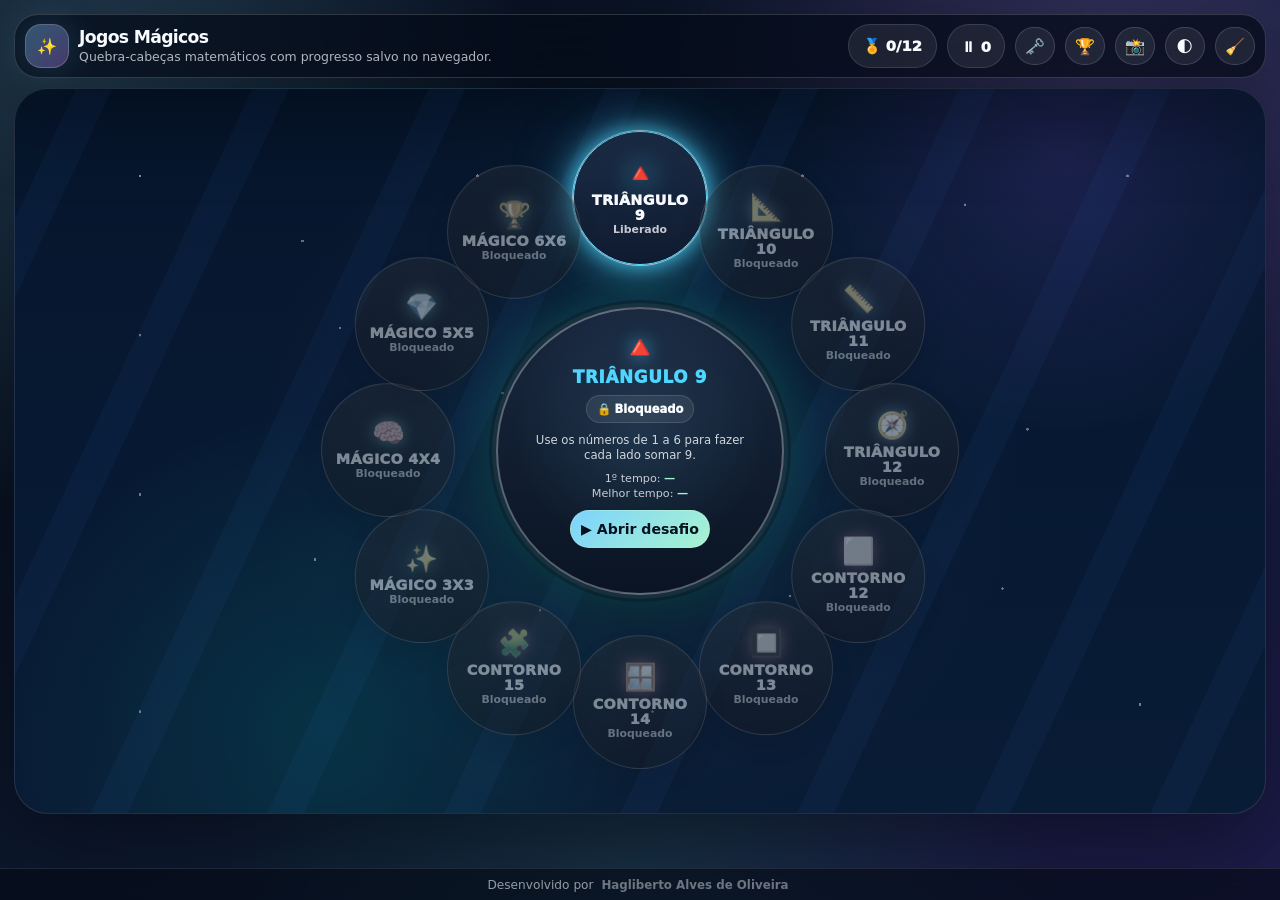
==== commit 41a9fb5e: "feat: adiciona modo soluções com PIN e corrige quadrados mágicos v21 Implementa a versão v21 dos Jog" ====
--- a/index.html
+++ b/index.html
@@ -20,6 +20,7 @@
       <div class="nav-actions appbar-extended-actions">
         <span class="header-pill" id="appCompletedPill">🏅 0/12</span>
         <span class="header-pill compact" id="appPausedPill">⏸ 0</span>
+        <button class="icon-button" data-tip="Modo soluções com PIN" id="solutionModeButton">🗝️</button>
         <button class="icon-button" data-tip="Ver placar" id="scoreButton">🏆</button>
         <button class="icon-button" data-tip="Gerar snapshot" id="printHome">📸</button>
         <button class="icon-button" data-tip="Tema claro/escuro" id="themeToggle">🌓</button>
@@ -90,6 +91,24 @@
     </div>
   </div>
 
+  
+  <div class="modal-overlay" id="pinModal">
+    <div class="modal-card pin-modal-card">
+      <div class="modal-badge">🗝️</div>
+      <h2>Modo soluções</h2>
+      <p class="muted">Digite o PIN para liberar uma versão demonstrativa com todos os desafios resolvidos.</p>
+      <div class="pin-box">
+        <label for="solutionPinInput">PIN de acesso</label>
+        <input id="solutionPinInput" type="password" inputmode="numeric" autocomplete="off" placeholder="Digite o PIN" maxlength="8" />
+        <small id="pinFeedback">Esse modo não altera tempos, placar nem progresso do jogador.</small>
+      </div>
+      <div class="modal-actions">
+        <button class="primary-button" id="pinConfirm">Liberar soluções</button>
+        <button class="button" id="pinCancel">Cancelar</button>
+      </div>
+    </div>
+  </div>
+
   <footer class="site-footer">Desenvolvido por&nbsp;<button data-lattes="http://lattes.cnpq.br/3494278420363616" type="button">Hagliberto Alves de Oliveira</button></footer>
   <script src="./assets/challenges.js"></script>
   <script src="./assets/core/game-core.js"></script>
--- a/assets/global.css
+++ b/assets/global.css
@@ -3978,3 +3978,91 @@
   .hub-title{font-size:1rem;}
   .hub-description{font-size:.70rem;}
 }
+
+
+
+/* =========================
+   V20 PIN mode for solved demonstrations
+   ========================= */
+
+.icon-button.active-solution,
+body.solution-mode-active #solutionModeButton{
+  border-color:rgba(251,191,36,.55) !important;
+  background:
+    radial-gradient(circle at 30% 25%, rgba(255,255,255,.16), transparent 36%),
+    linear-gradient(135deg, rgba(251,191,36,.24), rgba(125,211,252,.16)) !important;
+  box-shadow:0 0 22px rgba(251,191,36,.22);
+}
+
+.pin-modal-card{
+  max-width:440px;
+}
+
+.pin-box{
+  display:grid;
+  gap:8px;
+  margin-top:16px;
+  text-align:left;
+}
+
+.pin-box label{
+  font-weight:1000;
+  letter-spacing:-.02em;
+}
+
+.pin-box input{
+  width:100%;
+  height:48px;
+  border-radius:16px;
+  border:1px solid rgba(255,255,255,.16);
+  background:rgba(255,255,255,.08);
+  color:var(--text);
+  padding:0 14px;
+  font:inherit;
+  font-weight:900;
+  outline:none;
+}
+
+.pin-box input:focus{
+  border-color:rgba(125,211,252,.56);
+  box-shadow:0 0 0 4px rgba(125,211,252,.12);
+}
+
+.pin-box small{
+  color:var(--muted);
+  line-height:1.35;
+}
+
+body.light-theme .pin-box input{
+  background:rgba(255,255,255,.78);
+  border-color:rgba(15,23,42,.14);
+}
+
+body.solution-mode .topbar::after{
+  content:"🗝️ Modo soluções";
+  position:absolute;
+  left:50%;
+  bottom:-12px;
+  transform:translateX(-50%);
+  padding:5px 10px;
+  border-radius:999px;
+  background:linear-gradient(135deg, rgba(251,191,36,.92), rgba(125,211,252,.9));
+  color:#07101f;
+  font-size:.68rem;
+  font-weight:1000;
+  box-shadow:0 10px 28px rgba(0,0,0,.18);
+}
+
+body.solution-mode .tile{
+  cursor:default;
+}
+
+body.solution-mode .cell.ok{
+  box-shadow:
+    inset 0 0 0 1px rgba(52,211,153,.35),
+    0 0 18px rgba(52,211,153,.22);
+}
+
+body.solution-mode .finish-modal{
+  display:none !important;
+}
